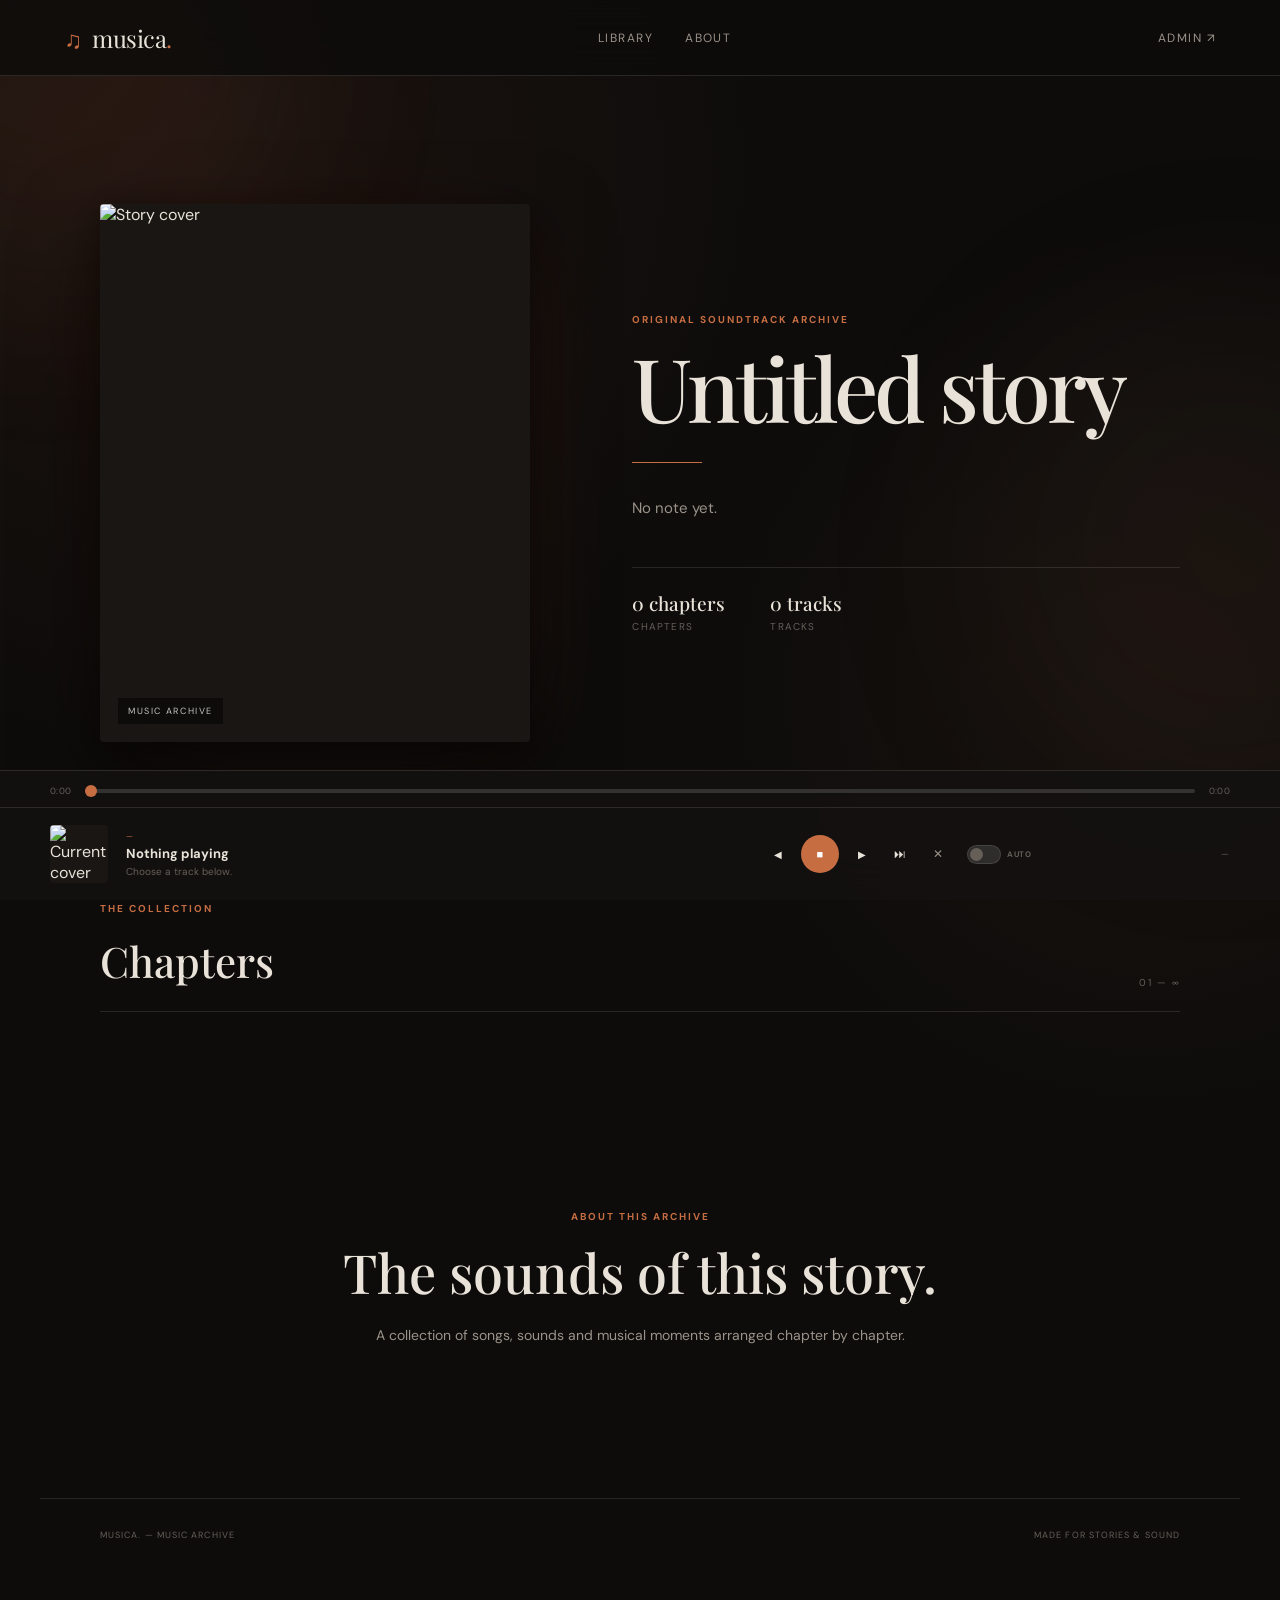
==== index.html @ cefe7846 "Initial Musica website" ====
<!DOCTYPE html>
<html lang="vi">
<head>
  <meta charset="UTF-8" />
  <meta name="viewport" content="width=device-width, initial-scale=1.0" />
  <title>Musica — Music Archive</title>
  <link rel="preconnect" href="https://fonts.googleapis.com" />
  <link rel="preconnect" href="https://fonts.gstatic.com" crossorigin />
  <link
    href="https://fonts.googleapis.com/css2?family=DM+Sans:wght@400;500;600;700&family=Playfair+Display:ital,wght@0,500;0,600;0,700;1,500&display=swap"
    rel="stylesheet"
  />
  <link rel="stylesheet" href="style.css" />
</head>
<body>

  <!-- Ambient -->
  <div class="ambient ambient-one"></div>
  <div class="ambient ambient-two"></div>

  <!-- Topbar -->
  <header class="topbar">
    <a href="index.html" class="brand">
      <span class="music-mark">♫</span>
      musica<span>.</span>
    </a>
    <nav class="nav-links">
      <a href="#library">Library</a>
      <a href="#about">About</a>
    </nav>
    <a href="admin.html" class="admin-link">Admin ↗</a>
  </header>

  <main>
    <!-- HERO -->
    <section class="hero">
      <div class="hero-cover-wrap">
        <div class="cover-shadow"></div>
        <img id="storyCover" class="hero-cover" src="" alt="Story cover" />
        <div class="cover-label">MUSIC ARCHIVE</div>
      </div>
      <div class="hero-info">
        <p class="eyebrow">ORIGINAL SOUNDTRACK ARCHIVE</p>
        <h1 id="storyTitle">Untitled story</h1>
        <div class="hero-line"></div>
        <p id="storyNote" class="story-note">No note yet.</p>
        <div class="hero-meta">
          <div>
            <strong id="chapterCount">0 chapters</strong>
            <span>chapters</span>
          </div>
          <div>
            <strong id="trackCount">0 tracks</strong>
            <span>tracks</span>
          </div>
        </div>
      </div>
    </section>

    <!-- LIBRARY -->
    <section id="library" class="library-section">
      <div class="section-heading">
        <div>
          <p class="eyebrow">THE COLLECTION</p>
          <h2>Chapters</h2>
        </div>
        <span class="section-index">01 — ∞</span>
      </div>
      <div id="chaptersList" class="chapters-list"></div>
      <div id="empty" class="empty-state" hidden>
        <div class="empty-icon">♫</div>
        <h3>Nothing here yet.</h3>
        <p>Add your first chapter from the admin page.</p>
      </div>
    </section>

    <!-- ABOUT -->
    <section id="about" class="about-section">
      <p class="eyebrow">ABOUT THIS ARCHIVE</p>
      <h2 id="aboutHeading">The sounds of this story.</h2>
      <p>A collection of songs, sounds and musical moments arranged chapter by chapter.</p>
    </section>
  </main>

  <!-- PLAYER -->
  <section class="player">

    <!-- ★ Progress bar: hiện đoạn nhạc đang chạy + kéo để tua -->
    <div class="player-progress">
      <span id="progCurrent">0:00</span>
      <input id="seekBar" type="range" min="0" max="1000" value="0" step="1" aria-label="Seek" />
      <span id="progDuration">0:00</span>
    </div>

    <div class="player-inner">
      <div class="player-art">
        <img id="playerCover" src="" alt="Current cover" />
      </div>
      <div class="player-info">
        <p id="playerChapter" class="player-chapter">—</p>
        <h3 id="nowTitle">Nothing playing</h3>
        <p id="nowArtist">Choose a track below.</p>
      </div>
      <div class="player-controls">
        <button id="prevTrack" class="player-btn" aria-label="Previous track">◀</button>
        <button id="clearPlayer" class="player-main-btn" aria-label="Stop">■</button>
        <button id="nextTrack" class="player-btn" aria-label="Next track">▶</button>
        <button id="nextChapter" class="player-btn chapter-jump-btn" aria-label="Next chapter" title="Chuyển sang chapter tiếp theo">⏭</button>
        <button id="exitPlayer" class="player-exit-btn" aria-label="Exit song" title="Thoát bài hát">✕</button>
        <label class="auto-switch" title="Tự động chuyển bài khi phát hết">
          <input id="autoNext" type="checkbox" />
          <span class="switch-track"><span class="switch-thumb"></span></span>
          <span class="switch-label">Auto</span>
        </label>
      </div>
      <div class="player-source">
        <span id="playerSource">—</span>
        <a id="sourceLink" href="#" target="_blank" rel="noopener" hidden>Source ↗</a>
      </div>
    </div>
    <!-- Normal audio -->
    <audio id="audio" controls></audio>
    <!-- YouTube mini player -->
    <div id="youtubePlayerWrap" class="youtube-player-wrap" hidden>
      <div id="youtubePlayer"></div>
    </div>
  </section>

  <footer>
    <span>musica. — music archive</span>
    <span>made for stories & sound</span>
  </footer>

  <script type="module" src="app.js"></script>
</body>
</html>
---- style.css ----
/* =========================================================
   MUSICA V2.4
   Editorial / Cinematic Music Archive
========================================================= */

:root {
  --bg: #0d0c0b;
  --bg-soft: #141210;
  --panel: #181614;
  --panel-light: #211e1a;

  --text: #e9e2d9;
  --muted: #9b9289;
  --muted-dark: #665f58;

  --accent: #c66d42;
  --accent-soft: #8f4930;

  --line: rgba(233, 226, 217, 0.12);

  --radius: 18px;

  --serif: "Playfair Display", Georgia, serif;
  --sans: "DM Sans", Arial, sans-serif;
}


/* =========================================================
   RESET
========================================================= */

* {
  box-sizing: border-box;
  margin: 0;
  padding: 0;
}

html {
  scroll-behavior: smooth;
}

body {
  min-height: 100vh;

  background:
    radial-gradient(
      circle at 15% 10%,
      rgba(143, 73, 48, 0.12),
      transparent 32%
    ),
    radial-gradient(
      circle at 90% 40%,
      rgba(198, 109, 66, 0.06),
      transparent 30%
    ),
    var(--bg);

  color: var(--text);
  font-family: var(--sans);

  padding-bottom: 150px;
}


/* =========================================================
   AMBIENT BACKGROUND
========================================================= */

.ambient {
  position: fixed;

  width: 500px;
  height: 500px;

  border-radius: 50%;

  pointer-events: none;

  filter: blur(100px);

  opacity: 0.08;

  z-index: -1;
}

.ambient-one {
  top: -200px;
  left: -200px;

  background: var(--accent);
}

.ambient-two {
  right: -200px;
  bottom: 100px;

  background: #6e4c39;
}


/* =========================================================
   TOPBAR
========================================================= */

.topbar {
  height: 76px;

  padding:
    0 clamp(22px, 5vw, 80px);

  display: flex;

  align-items: center;
  justify-content: space-between;

  border-bottom: 1px solid var(--line);

  position: sticky;
  top: 0;

  z-index: 50;

  background: rgba(13, 12, 11, 0.86);

  backdrop-filter: blur(18px);
}

.brand {
  color: var(--text);

  text-decoration: none;

  font-family: var(--serif);

  font-size: 24px;

  letter-spacing: -0.5px;
}

.brand > span:last-child {
  color: var(--accent);
}

.music-mark {
  display: inline-flex;

  margin-right: 5px;

  color: var(--accent);
}

.nav-links {
  display: flex;
  gap: 32px;
}

.nav-links a,
.admin-link {
  color: var(--muted);

  text-decoration: none;

  font-size: 12px;

  text-transform: uppercase;

  letter-spacing: 0.12em;

  transition: color 0.2s ease;
}

.nav-links a:hover,
.admin-link:hover {
  color: var(--text);
}


/* =========================================================
   HERO
========================================================= */

.hero {
  max-width: 1200px;

  margin: 0 auto;

  padding:
    clamp(60px, 10vw, 130px)
    clamp(22px, 5vw, 60px)
    90px;

  display: grid;

  grid-template-columns:
    minmax(260px, 430px)
    1fr;

  gap: clamp(50px, 8vw, 110px);

  align-items: center;
}

.hero-cover-wrap {
  position: relative;
}

.hero-cover {
  display: block;

  width: 100%;

  aspect-ratio: 4 / 5;

  object-fit: cover;

  background: #191613;

  border-radius: 4px;

  box-shadow:
    0 30px 80px rgba(0, 0, 0, 0.55),
    0 8px 30px rgba(0, 0, 0, 0.4);
}

.cover-shadow {
  position: absolute;

  width: 90%;
  height: 90%;

  left: 8%;
  top: 8%;

  background: var(--accent-soft);

  filter: blur(50px);

  opacity: 0.25;

  z-index: -1;
}

.cover-label {
  position: absolute;

  left: 18px;
  bottom: 18px;

  padding: 7px 10px;

  font-size: 9px;

  letter-spacing: 0.18em;

  color: rgba(255,255,255,0.75);

  background: rgba(0,0,0,0.45);

  backdrop-filter: blur(10px);
}

.hero-info {
  max-width: 650px;
}

.eyebrow {
  color: var(--accent);

  font-size: 10px;

  font-weight: 700;

  letter-spacing: 0.2em;

  text-transform: uppercase;

  margin-bottom: 18px;
}

.hero h1 {
  font-family: var(--serif);

  font-size: clamp(48px, 7vw, 88px);

  font-weight: 500;

  line-height: 0.98;

  letter-spacing: -0.045em;
}

.hero-line {
  width: 70px;
  height: 1px;

  background: var(--accent);

  margin: 32px 0;
}

.story-note {
  max-width: 520px;

  color: var(--muted);

  font-size: 15px;

  line-height: 1.8;
}

.hero-meta {
  display: flex;

  gap: 45px;

  margin-top: 45px;

  padding-top: 22px;

  border-top: 1px solid var(--line);
}

.hero-meta div {
  display: flex;

  flex-direction: column;

  gap: 4px;
}

.hero-meta strong {
  font-family: var(--serif);

  font-size: 19px;

  font-weight: 500;
}

.hero-meta span {
  color: var(--muted-dark);

  font-size: 10px;

  text-transform: uppercase;

  letter-spacing: 0.12em;
}


/* =========================================================
   LIBRARY
========================================================= */

.library-section {
  max-width: 1200px;

  margin: 0 auto;

  padding:
    70px
    clamp(22px, 5vw, 60px)
    120px;
}

.section-heading {
  display: flex;

  align-items: end;

  justify-content: space-between;

  border-bottom: 1px solid var(--line);

  padding-bottom: 22px;

  margin-bottom: 28px;
}

.section-heading h2 {
  font-family: var(--serif);

  font-size: 42px;

  font-weight: 500;
}

.section-index {
  color: var(--muted-dark);

  font-size: 10px;

  letter-spacing: 0.15em;
}


/* =========================================================
   CHAPTER CARD
========================================================= */

.chapters-list {
  display: flex;

  flex-direction: column;

  gap: 14px;
}

.chapter-card {
  display: grid;

  grid-template-columns: 150px 1fr;

  min-height: 190px;

  border: 1px solid var(--line);

  background:
    linear-gradient(
      120deg,
      rgba(255,255,255,0.025),
      transparent 50%
    ),
    var(--panel);

  transition:
    transform 0.25s ease,
    border-color 0.25s ease,
    background 0.25s ease;
}

.chapter-card:hover {
  transform: translateY(-3px);

  border-color:
    rgba(198, 109, 66, 0.35);

  background: var(--panel-light);
}

.chapter-cover {
  position: relative;

  min-height: 190px;

  display: flex;

  align-items: center;
  justify-content: center;

  overflow: hidden;

  background:
    radial-gradient(
      circle,
      rgba(198, 109, 66, 0.17),
      transparent 55%
    ),
    #171411;

  border-right: 1px solid var(--line);
}

.chapter-cover::before {
  content: "";

  position: absolute;

  width: 110px;
  height: 110px;

  border: 1px solid rgba(198, 109, 66, 0.25);

  border-radius: 50%;
}

.chapter-cover::after {
  content: "";

  position: absolute;

  width: 70px;
  height: 70px;

  border: 1px solid rgba(198, 109, 66, 0.18);

  border-radius: 50%;
}

.chapter-cover span {
  position: relative;

  z-index: 2;

  font-family: var(--serif);

  font-size: 42px;

  color: var(--accent);
}

.chapter-content {
  padding: 25px 30px;

  min-width: 0;
}

.chapter-title-row {
  display: flex;

  align-items: start;

  justify-content: space-between;

  gap: 20px;

  margin-bottom: 20px;
}

.chapter-title-row h3 {
  font-family: var(--serif);

  font-size: 25px;

  font-weight: 500;
}

.style-pill {
  flex-shrink: 0;

  border: 1px solid var(--line);

  border-radius: 100px;

  padding: 6px 10px;

  color: var(--muted);

  font-size: 9px;

  text-transform: uppercase;

  letter-spacing: 0.1em;
}


/* =========================================================
   TRACK
========================================================= */

.tracks {
  display: flex;

  flex-direction: column;
}

.track-row {
  min-height: 53px;

  display: grid;

  grid-template-columns: 34px 1fr 42px;

  align-items: center;

  gap: 10px;

  border-top: 1px solid rgba(233,226,217,0.07);

  transition: background 0.2s ease;
}

.track-row:hover {
  background: rgba(255,255,255,0.025);
}

.track-number {
  color: var(--muted-dark);

  font-size: 10px;
}

.track-row strong {
  display: block;

  font-size: 13px;

  font-weight: 600;
}

.track-row small {
  display: block;

  color: var(--muted-dark);

  font-size: 10px;

  margin-top: 3px;
}

.play-btn {
  width: 32px;
  height: 32px;

  border-radius: 50%;

  border: 1px solid var(--line);

  background: transparent;

  color: var(--text);

  cursor: pointer;

  transition:
    background 0.2s ease,
    border-color 0.2s ease,
    transform 0.2s ease;
}

.play-btn:hover {
  background: var(--accent);

  border-color: var(--accent);

  transform: scale(1.08);
}


/* =========================================================
   EMPTY
========================================================= */

.empty-state {
  padding: 90px 20px;

  text-align: center;

  border: 1px dashed var(--line);
}

.empty-icon {
  color: var(--accent);

  font-size: 35px;

  margin-bottom: 15px;
}

.empty-state h3 {
  font-family: var(--serif);

  font-size: 24px;

  font-weight: 500;
}

.empty-state p {
  margin-top: 8px;

  color: var(--muted);

  font-size: 13px;
}


/* =========================================================
   ABOUT
========================================================= */

.about-section {
  max-width: 760px;

  margin: 0 auto;

  padding:
    50px 25px 150px;

  text-align: center;
}

.about-section h2 {
  font-family: var(--serif);

  font-size: clamp(32px, 5vw, 54px);

  font-weight: 500;

  line-height: 1.15;

  margin-bottom: 20px;
}

.about-section > p:last-child {
  color: var(--muted);

  font-size: 14px;

  line-height: 1.8;
}


/* =========================================================
   PLAYER
========================================================= */

.player {
  position: fixed;

  left: 0;
  right: 0;
  bottom: 0;

  z-index: 100;

  border-top: 1px solid var(--line);

  background:
    rgba(20, 18, 16, 0.94);

  backdrop-filter: blur(20px);
}

.player-inner {
  min-height: 92px;

  padding:
    12px
    clamp(18px, 4vw, 50px);

  display: grid;

  grid-template-columns:
    58px
    minmax(180px, 1fr)
    auto
    minmax(100px, 180px);

  gap: 18px;

  align-items: center;
}

.player-art {
  width: 58px;
  height: 58px;

  overflow: hidden;

  border-radius: 4px;

  background: #191613;
}

.player-art img {
  width: 100%;
  height: 100%;

  object-fit: cover;
}

.player-info {
  min-width: 0;
}

.player-chapter {
  color: var(--accent);

  font-size: 8px;

  letter-spacing: 0.15em;

  text-transform: uppercase;

  margin-bottom: 4px;
}

.player-info h3 {
  overflow: hidden;

  text-overflow: ellipsis;

  white-space: nowrap;

  font-size: 13px;
}

.player-info p:last-child {
  color: var(--muted-dark);

  font-size: 10px;

  margin-top: 3px;
}

.player-controls {
  display: flex;

  align-items: center;

  gap: 8px;
}

.player-btn,
.player-main-btn {
  border: 0;

  cursor: pointer;

  display: grid;

  place-items: center;

  color: var(--text);
}

.player-btn {
  width: 30px;
  height: 30px;

  background: transparent;

  font-size: 10px;
}

.player-main-btn {
  width: 38px;
  height: 38px;

  border-radius: 50%;

  background: var(--accent);

  color: #fff;

  font-size: 11px;
}

.player-source {
  display: flex;

  align-items: center;

  justify-content: end;

  gap: 10px;

  color: var(--muted-dark);

  font-size: 9px;

  text-transform: uppercase;

  letter-spacing: 0.08em;
}

.player-source a {
  color: var(--muted);

  text-decoration: none;
}

.player-source a:hover {
  color: var(--accent);
}


/* =========================================================
   NORMAL AUDIO
========================================================= */

#audio {
  position: absolute;

  width: 1px;
  height: 1px;

  opacity: 0;

  pointer-events: none;
}


/* =========================================================
   YOUTUBE MINI PLAYER
========================================================= */

.youtube-player-wrap {
  position: fixed;

  right: 22px;
  bottom: 108px;

  width: 180px;
  height: 102px;

  overflow: hidden;

  border-radius: 10px;

  border: 1px solid var(--line);

  background: #000;

  box-shadow:
    0 12px 35px rgba(0, 0, 0, 0.45);

  z-index: 90;

  transition:
    opacity 0.2s ease,
    transform 0.2s ease;
}

.youtube-player-wrap[hidden] {
  display: none;
}

.youtube-player-wrap iframe {
  width: 100% !important;
  height: 100% !important;

  display: block;

  border: 0;
}


/* =========================================================
   FOOTER
========================================================= */

footer {
  max-width: 1200px;

  margin: 0 auto;

  padding:
    30px
    clamp(22px, 5vw, 60px);

  display: flex;

  justify-content: space-between;

  border-top: 1px solid var(--line);

  color: var(--muted-dark);

  font-size: 9px;

  text-transform: uppercase;

  letter-spacing: 0.12em;
}


/* =========================================================
   RESPONSIVE
========================================================= */

@media (max-width: 850px) {

  .hero {
    grid-template-columns: 280px 1fr;

    gap: 40px;
  }

  .hero h1 {
    font-size: 52px;
  }

  .player-inner {
    grid-template-columns:
      48px
      1fr
      auto;
  }

  .player-source {
    display: none;
  }

  .youtube-player-wrap {
    right: 15px;
    bottom: 105px;

    width: 160px;
    height: 90px;
  }
}


@media (max-width: 650px) {

  body {
    padding-bottom: 130px;
  }

  .topbar {
    height: 64px;
  }

  .nav-links {
    display: none;
  }

  .hero {
    display: block;

    padding-top: 50px;
  }

  .hero-cover-wrap {
    width: min(75vw, 340px);

    margin: 0 auto 45px;
  }

  .hero-info {
    text-align: center;
  }

  .hero-line {
    margin: 25px auto;
  }

  .hero h1 {
    font-size: 48px;
  }

  .hero-meta {
    justify-content: center;
  }

  .library-section {
    padding-top: 30px;
  }

  .chapter-card {
    grid-template-columns: 85px 1fr;
  }

  .chapter-cover {
    min-height: 150px;
  }

  .chapter-cover::before {
    width: 65px;
    height: 65px;
  }

  .chapter-cover::after {
    width: 42px;
    height: 42px;
  }

  .chapter-cover span {
    font-size: 25px;
  }

  .chapter-content {
    padding: 20px 15px;
  }

  .chapter-title-row {
    display: block;
  }

  .style-pill {
    display: inline-block;

    margin-top: 9px;
  }

  .track-row {
    grid-template-columns:
      25px
      1fr
      34px;
  }

  .player-inner {
    min-height: 82px;

    padding: 10px 14px;

    grid-template-columns:
      46px
      1fr
      auto;

    gap: 10px;
  }

  .player-art {
    width: 46px;
    height: 46px;
  }

  .player-main-btn {
    width: 34px;
    height: 34px;
  }

  .player-btn {
    width: 25px;
    height: 25px;
  }

  .youtube-player-wrap {
    right: 10px;
    bottom: 92px;

    width: 140px;
    height: 79px;

    border-radius: 8px;
  }

  footer {
    display: block;

    line-height: 2;
  }

  footer span {
    display: block;
  }
}


/* =========================================================
   PLAYER PROGRESS BAR (new)
   Hiện đoạn nhạc đang chạy + kéo để tua
========================================================= */

.player-progress {
  display: grid;

  grid-template-columns: auto 1fr auto;

  align-items: center;

  gap: 14px;

  padding: 14px clamp(18px, 4vw, 50px) 10px;

  border-bottom: 1px solid var(--line);

  color: var(--muted-dark);

  font-size: 9px;
  font-variant-numeric: tabular-nums;
  letter-spacing: .04em;
}

.player-progress input[type="range"] {
  -webkit-appearance: none;
  appearance: none;

  width: 100%;
  height: 4px;

  margin: 0;
  padding: 0;

  border: 0;
  border-radius: 100px;

  background:
    linear-gradient(
      to right,
      var(--accent) var(--progress, 0%),
      rgba(255,255,255,.14) var(--progress, 0%)
    );

  outline: none;
  cursor: pointer;
}

.player-progress input[type="range"]::-webkit-slider-thumb {
  -webkit-appearance: none;
  appearance: none;

  width: 12px;
  height: 12px;

  border: 0;
  border-radius: 50%;

  background: var(--accent);

  transition: transform .15s ease;
}

.player-progress input[type="range"]::-webkit-slider-thumb:hover {
  transform: scale(1.25);
}

.player-progress input[type="range"]::-moz-range-thumb {
  width: 12px;
  height: 12px;

  border: 0;
  border-radius: 50%;

  background: var(--accent);
}

.player-progress input[type="range"]::-moz-range-track {
  background: transparent;
}

@media (max-width: 650px) {

  .player-progress {
    padding: 10px 14px 6px;

    gap: 10px;
  }
}


/* =========================================================
   AUTO-NEXT SWITCH + EXIT BUTTON + CHAPTER JUMP
========================================================= */

.player-exit-btn {
  width: 30px;
  height: 30px;

  border: 0;
  border-radius: 50%;

  color: var(--muted);
  background: transparent;

  font-size: 12px;
  line-height: 1;

  transition: .2s;
}

.player-exit-btn:hover {
  color: #e98282;
  background: rgba(220, 100, 100, 0.12);
}

.auto-switch {
  display: inline-flex;
  align-items: center;
  gap: 6px;

  margin-left: 6px;

  cursor: pointer;
  user-select: none;
}

.auto-switch input {
  position: absolute;
  opacity: 0;
  pointer-events: none;
}

.switch-track {
  position: relative;

  display: block;

  width: 34px;
  height: 19px;

  border: 1px solid var(--line);
  border-radius: 100px;

  background: rgba(255, 255, 255, 0.12);

  transition: background .2s, border-color .2s;
}

.switch-thumb {
  position: absolute;
  top: 2px;
  left: 2px;

  width: 13px;
  height: 13px;

  border-radius: 50%;

  background: var(--muted-dark);

  transition: transform .18s ease, background .18s ease;
}

.auto-switch input:checked + .switch-track {
  background: var(--accent);
  border-color: var(--accent);
}

.auto-switch input:checked + .switch-track .switch-thumb {
  transform: translateX(15px);
  background: #fff;
}

.switch-label {
  color: var(--muted-dark);

  font-size: 8px;
  font-weight: 700;
  letter-spacing: .1em;
  text-transform: uppercase;
}

.chapter-jump-btn {
  font-size: 12px;
}

@media (max-width: 650px) {

  .player-inner {
    grid-template-columns: 46px minmax(0, 1fr) auto;
  }

  .switch-label {
    display: none;
  }

  .player-controls {
    flex-wrap: wrap;
    justify-content: flex-end;
    row-gap: 6px;
    max-width: 150px;
  }

  .player-exit-btn {
    width: 26px;
    height: 26px;
  }
}
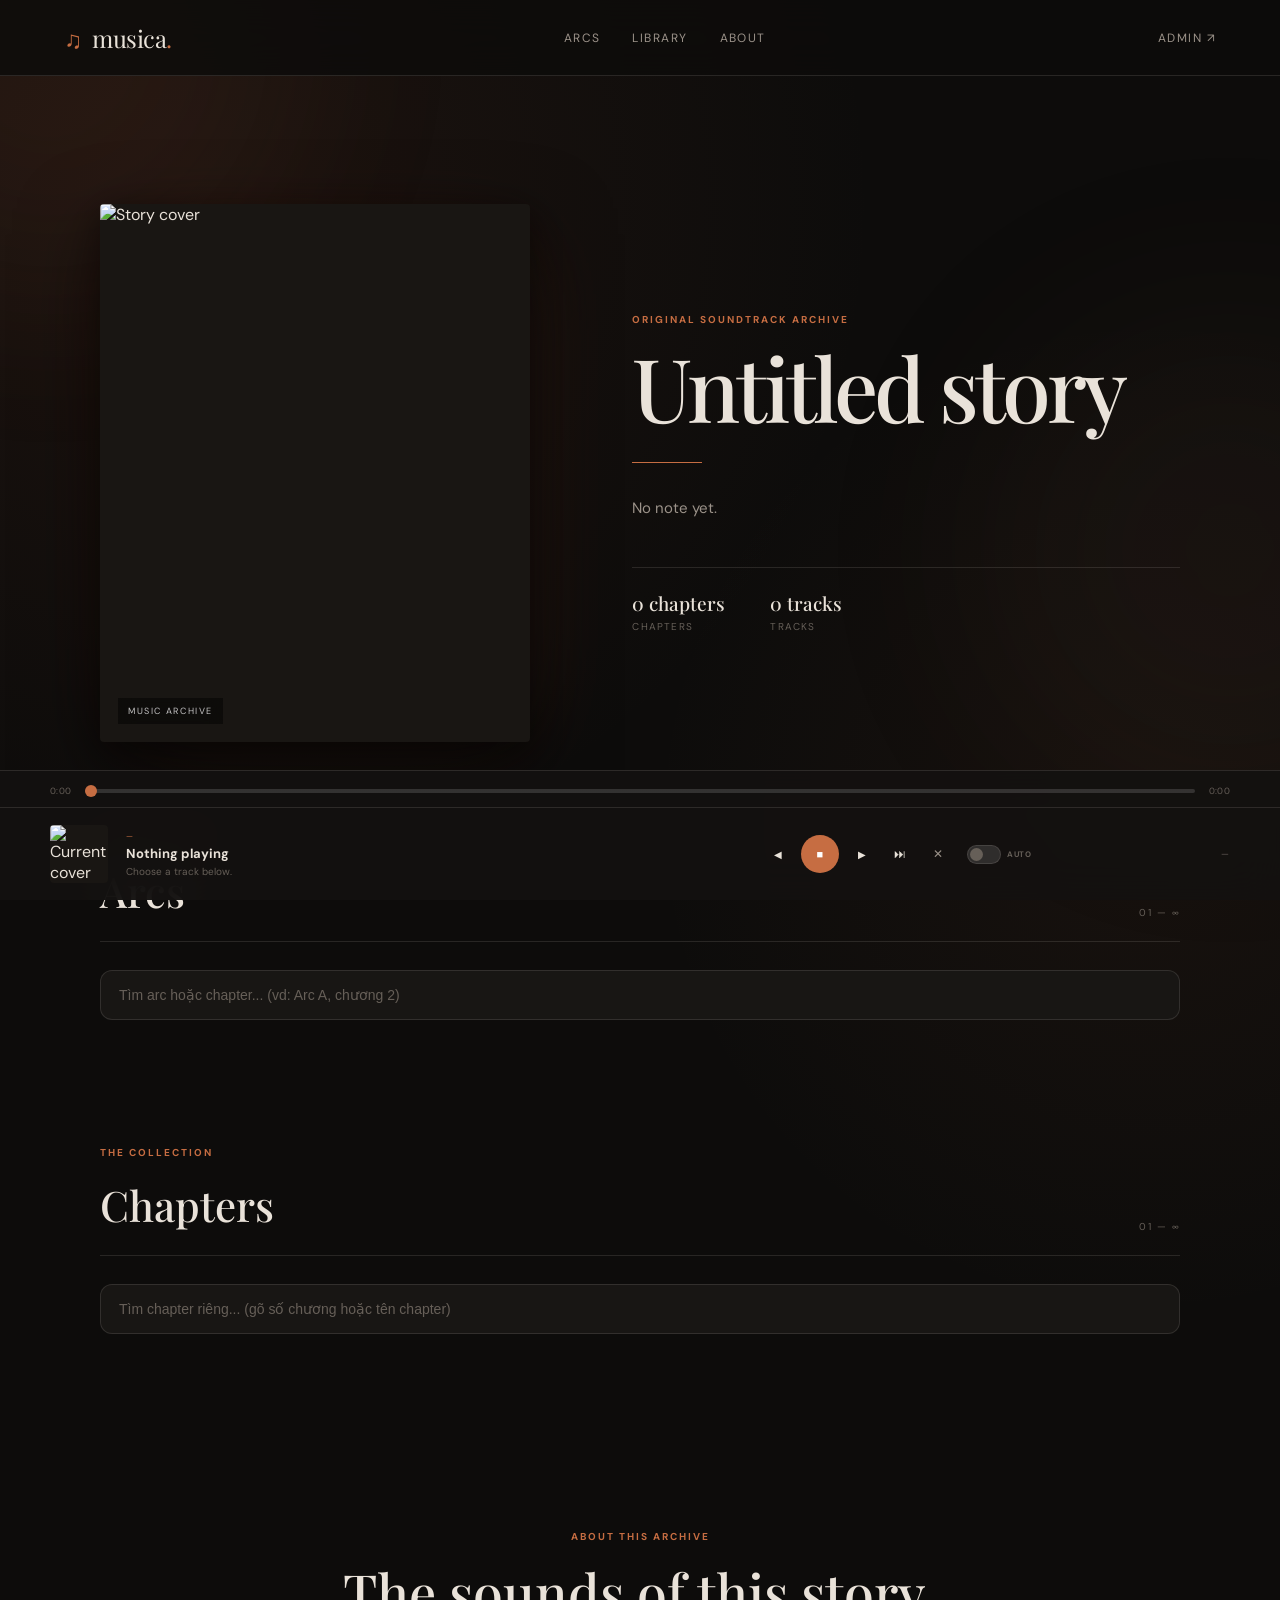
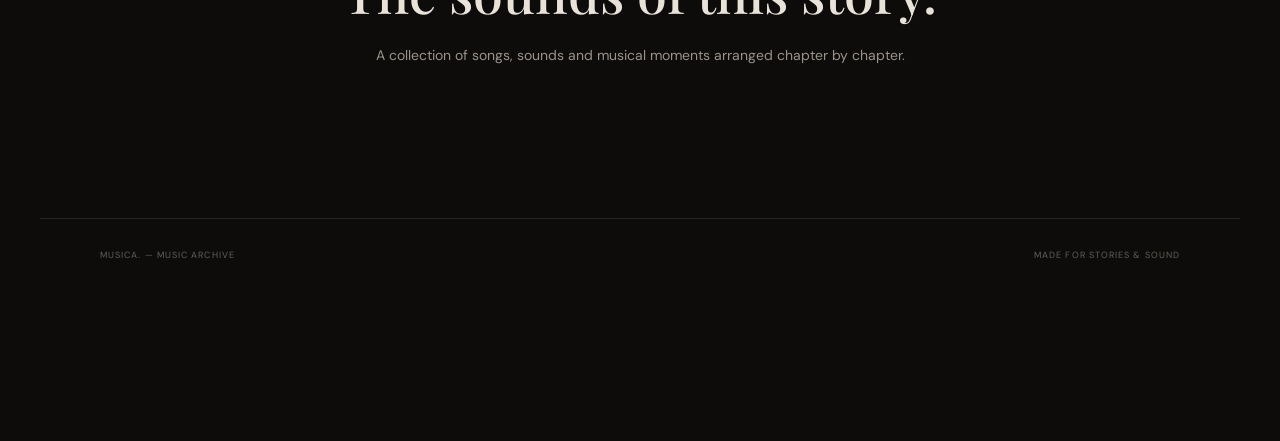
==== commit 61929db7: "Initial Musica website" ====
--- a/index.html
+++ b/index.html
@@ -25,6 +25,7 @@
       musica<span>.</span>
     </a>
     <nav class="nav-links">
+      <a href="#arcs">Arcs</a>
       <a href="#library">Library</a>
       <a href="#about">About</a>
     </nav>
@@ -57,6 +58,32 @@
       </div>
     </section>
 
+    <!-- ★ ARCS + TÌM KIẾM ARC -->
+    <section id="arcs" class="arcs-section">
+      <div class="section-heading">
+        <div>
+          <p class="eyebrow">WORLDS & ARCS</p>
+          <h2>Arcs</h2>
+        </div>
+        <span class="section-index">01 — ∞</span>
+      </div>
+
+      <div class="search-box">
+        <input
+          id="searchInput"
+          type="search"
+          placeholder="Tìm arc hoặc chapter... (vd: Arc A, chương 2)"
+          autocomplete="off"
+        />
+      </div>
+
+      <div id="arcsList" class="arcs-list"></div>
+
+      <p id="searchEmpty" class="search-hint" hidden>
+        Không tìm thấy arc nào phù hợp.
+      </p>
+    </section>
+
     <!-- LIBRARY -->
     <section id="library" class="library-section">
       <div class="section-heading">
@@ -66,6 +93,54 @@
         </div>
         <span class="section-index">01 — ∞</span>
       </div>
+
+      <!-- ★ TÌM KIẾM RIÊNG CHO TỪNG CHƯƠNG -->
+      <div class="search-box">
+        <input
+          id="chapterSearchInput"
+          type="search"
+          placeholder="Tìm chapter riêng... (gõ số chương hoặc tên chapter)"
+          autocomplete="off"
+        />
+      </div>
+
+      <p id="chapterSearchEmpty" class="search-hint" hidden>
+        Không tìm thấy chapter nào phù hợp.
+      </p>
+
+      <!-- NOW PLAYING — tỉ lệ 1:3: video (1) + dải sóng tua được (3) -->
+      <section id="nowPlaying" class="now-playing" hidden>
+        <div class="np-media">
+          <div id="npCover" class="np-cover" hidden>
+            <span class="np-glyph">♫</span>
+          </div>
+          <div id="youtubePlayerWrap" class="np-youtube" hidden>
+            <div id="youtubePlayer"></div>
+          </div>
+        </div>
+        <div class="np-side">
+          <p class="eyebrow">NOW PLAYING</p>
+          <p id="npTitle" class="np-title">—</p>
+          <p id="npArtist" class="np-artist">—</p>
+          <div
+            id="waveStrip"
+            class="wave-strip"
+            role="slider"
+            aria-label="Tua nhạc"
+            aria-valuemin="0"
+            aria-valuemax="100"
+            aria-valuenow="0"
+            tabindex="0"
+          >
+            <div id="waveBars" class="wave-bars"></div>
+          </div>
+          <div class="np-times">
+            <span id="npTime">0:00</span>
+            <span id="npDuration">0:00</span>
+          </div>
+        </div>
+      </section>
+
       <div id="chaptersList" class="chapters-list"></div>
       <div id="empty" class="empty-state" hidden>
         <div class="empty-icon">♫</div>
@@ -85,7 +160,6 @@
   <!-- PLAYER -->
   <section class="player">
 
-    <!-- ★ Progress bar: hiện đoạn nhạc đang chạy + kéo để tua -->
     <div class="player-progress">
       <span id="progCurrent">0:00</span>
       <input id="seekBar" type="range" min="0" max="1000" value="0" step="1" aria-label="Seek" />
@@ -118,12 +192,7 @@
         <a id="sourceLink" href="#" target="_blank" rel="noopener" hidden>Source ↗</a>
       </div>
     </div>
-    <!-- Normal audio -->
     <audio id="audio" controls></audio>
-    <!-- YouTube mini player -->
-    <div id="youtubePlayerWrap" class="youtube-player-wrap" hidden>
-      <div id="youtubePlayer"></div>
-    </div>
   </section>
 
   <footer>
--- a/style.css
+++ b/style.css
@@ -1,5 +1,5 @@
 /* =========================================================
-   MUSICA V2.4
+   MUSICA V2.7
    Editorial / Cinematic Music Archive
 ========================================================= */
 
@@ -61,6 +61,11 @@
   padding-bottom: 150px;
 }
 
+/* Safety net: thuộc tính hidden luôn thắng */
+[hidden] {
+  display: none !important;
+}
+
 
 /* =========================================================
    AMBIENT BACKGROUND
@@ -390,6 +395,176 @@
   font-size: 10px;
 
   letter-spacing: 0.15em;
+}
+
+
+/* =========================================================
+   NOW PLAYING — tỉ lệ 1 : 3
+   Bên trái (1): video / ảnh bìa
+   Bên phải (3): dải sóng âm thanh tua được
+========================================================= */
+
+.now-playing {
+  display: grid;
+
+  grid-template-columns: 1fr 3fr;
+
+  gap: 22px;
+
+  margin-bottom: 28px;
+
+  padding: 18px;
+
+  background: var(--panel);
+  border: 1px solid var(--line);
+  border-radius: var(--radius);
+}
+
+.np-media {
+  position: relative;
+
+  aspect-ratio: 16 / 9;
+
+  overflow: hidden;
+
+  border-radius: 12px;
+
+  border: 1px solid var(--line);
+
+  background: #000;
+
+  box-shadow:
+    0 18px 50px rgba(0, 0, 0, 0.45);
+}
+
+.np-cover {
+  position: absolute;
+  inset: 0;
+
+  display: grid;
+  place-items: center;
+
+  background-size: cover;
+  background-position: center;
+
+  transition: opacity .2s ease;
+}
+
+.np-glyph {
+  color: var(--accent);
+
+  font-family: var(--serif);
+  font-size: 44px;
+
+  text-shadow: 0 8px 30px rgba(0,0,0,.5);
+}
+
+.np-youtube {
+  position: absolute;
+  inset: 0;
+}
+
+.np-youtube iframe {
+  width: 100% !important;
+  height: 100% !important;
+
+  display: block;
+
+  border: 0;
+}
+
+.np-side {
+  display: flex;
+  flex-direction: column;
+  justify-content: center;
+
+  gap: 10px;
+
+  min-width: 0;
+}
+
+.np-side .eyebrow {
+  margin-bottom: 0;
+}
+
+.np-title {
+  overflow: hidden;
+
+  font-family: var(--serif);
+  font-size: 22px;
+  font-weight: 500;
+
+  text-overflow: ellipsis;
+  white-space: nowrap;
+}
+
+.np-artist {
+  color: var(--muted);
+
+  font-size: 11px;
+}
+
+/* Dải sóng âm thanh — bấm/kéo để tua */
+.wave-strip {
+  width: 100%;
+
+  height: 88px;
+
+  cursor: pointer;
+
+  touch-action: none;
+  user-select: none;
+
+  outline: none;
+
+  padding: 6px 0;
+}
+
+.wave-strip:focus-visible {
+  border-radius: 8px;
+
+  box-shadow:
+    0 0 0 2px rgba(198, 109, 66, .45);
+}
+
+.wave-bars {
+  display: flex;
+  align-items: center;
+
+  gap: 3px;
+
+  width: 100%;
+  height: 100%;
+}
+
+.wave-bars span {
+  flex: 1;
+
+  min-width: 1px;
+  min-height: 4px;
+
+  max-width: 5px;
+
+  border-radius: 3px;
+
+  background: rgba(255, 255, 255, 0.13);
+
+  transition: background .2s ease;
+}
+
+.wave-bars span.on {
+  background: var(--accent);
+}
+
+.np-times {
+  display: flex;
+  justify-content: space-between;
+
+  color: var(--muted-dark);
+
+  font-size: 9px;
+  font-variant-numeric: tabular-nums;
+  letter-spacing: .05em;
 }
 
 
@@ -881,51 +1056,6 @@
 
 
 /* =========================================================
-   YOUTUBE MINI PLAYER
-========================================================= */
-
-.youtube-player-wrap {
-  position: fixed;
-
-  right: 22px;
-  bottom: 108px;
-
-  width: 180px;
-  height: 102px;
-
-  overflow: hidden;
-
-  border-radius: 10px;
-
-  border: 1px solid var(--line);
-
-  background: #000;
-
-  box-shadow:
-    0 12px 35px rgba(0, 0, 0, 0.45);
-
-  z-index: 90;
-
-  transition:
-    opacity 0.2s ease,
-    transform 0.2s ease;
-}
-
-.youtube-player-wrap[hidden] {
-  display: none;
-}
-
-.youtube-player-wrap iframe {
-  width: 100% !important;
-  height: 100% !important;
-
-  display: block;
-
-  border: 0;
-}
-
-
-/* =========================================================
    FOOTER
 ========================================================= */
 
@@ -980,14 +1110,6 @@
   .player-source {
     display: none;
   }
-
-  .youtube-player-wrap {
-    right: 15px;
-    bottom: 105px;
-
-    width: 160px;
-    height: 90px;
-  }
 }
 
 
@@ -1035,6 +1157,27 @@
 
   .library-section {
     padding-top: 30px;
+  }
+
+  /* NOW PLAYING chuyển thành 1 cột trên mobile */
+  .now-playing {
+    grid-template-columns: 1fr;
+
+    gap: 16px;
+
+    padding: 14px;
+  }
+
+  .np-media {
+    max-width: 420px;
+  }
+
+  .np-title {
+    font-size: 18px;
+  }
+
+  .wave-strip {
+    height: 72px;
   }
 
   .chapter-card {
@@ -1108,16 +1251,6 @@
     height: 25px;
   }
 
-  .youtube-player-wrap {
-    right: 10px;
-    bottom: 92px;
-
-    width: 140px;
-    height: 79px;
-
-    border-radius: 8px;
-  }
-
   footer {
     display: block;
 
@@ -1131,8 +1264,7 @@
 
 
 /* =========================================================
-   PLAYER PROGRESS BAR (new)
-   Hiện đoạn nhạc đang chạy + kéo để tua
+   PLAYER PROGRESS BAR
 ========================================================= */
 
 .player-progress {
@@ -1339,4 +1471,331 @@
     width: 26px;
     height: 26px;
   }
+}
+/* =========================================================
+   STYLE.CSS — DÁN THÊM VÀO CUỐI FILE (không xóa gì cũ)
+   Arcs + tìm kiếm chapter/arc trên trang chủ
+========================================================= */
+
+/* ---------- Arcs section ---------- */
+
+.arcs-section {
+  max-width: 1200px;
+
+  margin: 0 auto;
+
+  padding:
+    0
+    clamp(22px, 5vw, 60px)
+    20px;
+}
+
+/* ---------- Search box ---------- */
+
+.search-box {
+  margin-bottom: 26px;
+}
+
+.search-box input {
+  width: 100%;
+  height: 50px;
+
+  padding: 0 18px;
+
+  color: var(--text);
+  background: var(--panel);
+
+  border: 1px solid var(--line);
+  border-radius: 12px;
+
+  font-size: 14px;
+
+  outline: none;
+
+  transition:
+    border-color .2s,
+    box-shadow .2s;
+}
+
+.search-box input::placeholder {
+  color: var(--muted-dark);
+}
+
+.search-box input:focus {
+  border-color: rgba(198, 109, 66, .5);
+
+  box-shadow:
+    0 0 0 3px rgba(198, 109, 66, .08);
+}
+
+.search-hint {
+  color: var(--muted-dark);
+
+  font-size: 12px;
+
+  text-align: center;
+
+  padding: 30px 10px;
+}
+
+/* ---------- Arc card ---------- */
+
+.arcs-list {
+  display: flex;
+  flex-direction: column;
+
+  gap: 12px;
+
+  margin-bottom: 10px;
+}
+
+.arc-card {
+  display: grid;
+
+  grid-template-columns: 84px 1fr auto;
+
+  align-items: center;
+
+  gap: 18px;
+
+  padding: 20px 24px;
+
+  border: 1px solid var(--line);
+  border-radius: var(--radius);
+
+  background:
+    linear-gradient(
+      120deg,
+      rgba(255,255,255,0.025),
+      transparent 50%
+    ),
+    var(--panel);
+
+  transition:
+    transform .25s ease,
+    border-color .25s ease;
+}
+
+.arc-card:hover {
+  transform: translateY(-2px);
+
+  border-color:
+    rgba(198, 109, 66, 0.35);
+}
+
+.arc-cover {
+  width: 84px;
+  height: 84px;
+
+  display: grid;
+  place-items: center;
+
+  border: 1px solid var(--line);
+  border-radius: 14px;
+
+  color: var(--accent);
+
+  background:
+    radial-gradient(
+      circle,
+      rgba(198, 109, 66, 0.18),
+      transparent 60%
+    ),
+    #171411;
+
+  font-family: var(--serif);
+  font-size: 30px;
+}
+
+.arc-info {
+  min-width: 0;
+}
+
+.arc-info .eyebrow {
+  margin-bottom: 6px;
+}
+
+.arc-info h3 {
+  font-family: var(--serif);
+  font-size: 24px;
+  font-weight: 500;
+
+  overflow: hidden;
+  text-overflow: ellipsis;
+  white-space: nowrap;
+}
+
+.arc-meta {
+  margin-top: 6px;
+
+  color: var(--muted-dark);
+
+  font-size: 11px;
+}
+
+/* Chips số chương */
+.arc-chips {
+  display: flex;
+  flex-wrap: wrap;
+
+  justify-content: flex-end;
+
+  gap: 6px;
+
+  max-width: 280px;
+}
+
+.arc-chip {
+  min-width: 32px;
+
+  padding: 5px 7px;
+
+  text-align: center;
+
+  border: 1px solid var(--line);
+  border-radius: 8px;
+
+  color: var(--muted);
+
+  font-size: 10px;
+  font-variant-numeric: tabular-nums;
+}
+
+.arc-chip.on {
+  color: var(--accent);
+  border-color: rgba(198, 109, 66, .4);
+}
+
+/* Nhãn arc nhỏ trên thẻ chapter trong Library */
+.arc-tag {
+  display: inline-block;
+
+  margin-left: 8px;
+  padding: 4px 8px;
+
+  border-radius: 6px;
+
+  color: var(--accent);
+  background: rgba(198, 109, 66, .12);
+
+  font-size: 9px;
+  font-weight: 600;
+  text-transform: uppercase;
+  letter-spacing: .06em;
+}
+
+/* ---------- Responsive ---------- */
+
+@media (max-width: 650px) {
+
+  .arc-card {
+    grid-template-columns: 60px 1fr;
+
+    padding: 16px;
+  }
+
+  .arc-cover {
+    width: 60px;
+    height: 60px;
+
+    font-size: 22px;
+  }
+
+  .arc-chips {
+    grid-column: 1 / -1;
+
+    justify-content: flex-start;
+  }
+
+}
+/* =========================================================
+   STYLE.CSS — DÁN THÊM VÀO CUỐI FILE (khối 2, không xóa gì)
+   Ô tìm kiếm chapter trong Library + nhãn số arc trên web
+========================================================= */
+
+/* Khoảng cách khi có 2 ô tìm kiếm (arcs + chapters) */
+.search-box + .search-box {
+  margin-top: -10px;
+}
+
+/* Nhãn số arc nhỏ trên thẻ chapter trong Library */
+.arc-num-tag {
+  display: inline-block;
+
+  margin-right: 8px;
+  padding: 3px 7px;
+
+  border: 1px solid rgba(198, 109, 66, .35);
+  border-radius: 6px;
+
+  color: var(--accent);
+
+  font-size: 9px;
+  font-weight: 700;
+  letter-spacing: .08em;
+}
+/* =========================================================
+   STYLE.CSS — DÁN THÊM VÀO CUỐI FILE (khối 3, không xóa gì)
+   Chip chương bấm phát được + vùng Arcs lướt trong khung
+========================================================= */
+
+/* ---------- Chip chương thành nút bấm ---------- */
+
+.arc-chip {
+  background: transparent;
+  cursor: pointer;
+  font-family: inherit;
+
+  transition:
+    color .15s ease,
+    border-color .15s ease,
+    background .15s ease,
+    transform .15s ease;
+}
+
+.arc-chip:hover {
+  color: var(--accent);
+  border-color: rgba(198, 109, 66, .55);
+  background: rgba(198, 109, 66, .1);
+}
+
+.arc-chip:active {
+  transform: scale(.94);
+}
+
+/* ---------- Vùng Arcs: giới hạn chiều cao + lướt ---------- */
+
+.arcs-list {
+  max-height: 430px;
+
+  overflow-y: auto;
+
+  padding-right: 10px;
+
+  scrollbar-width: thin;
+  scrollbar-color: rgba(198, 109, 66, .5) rgba(255, 255, 255, .06);
+}
+
+.arcs-list::-webkit-scrollbar {
+  width: 8px;
+}
+
+.arcs-list::-webkit-scrollbar-track {
+  background: rgba(255, 255, 255, .05);
+
+  border-radius: 100px;
+}
+
+.arcs-list::-webkit-scrollbar-thumb {
+  background: rgba(198, 109, 66, .45);
+
+  border-radius: 100px;
+}
+
+@media (max-width: 650px) {
+
+  .arcs-list {
+    max-height: 330px;
+  }
+
 }
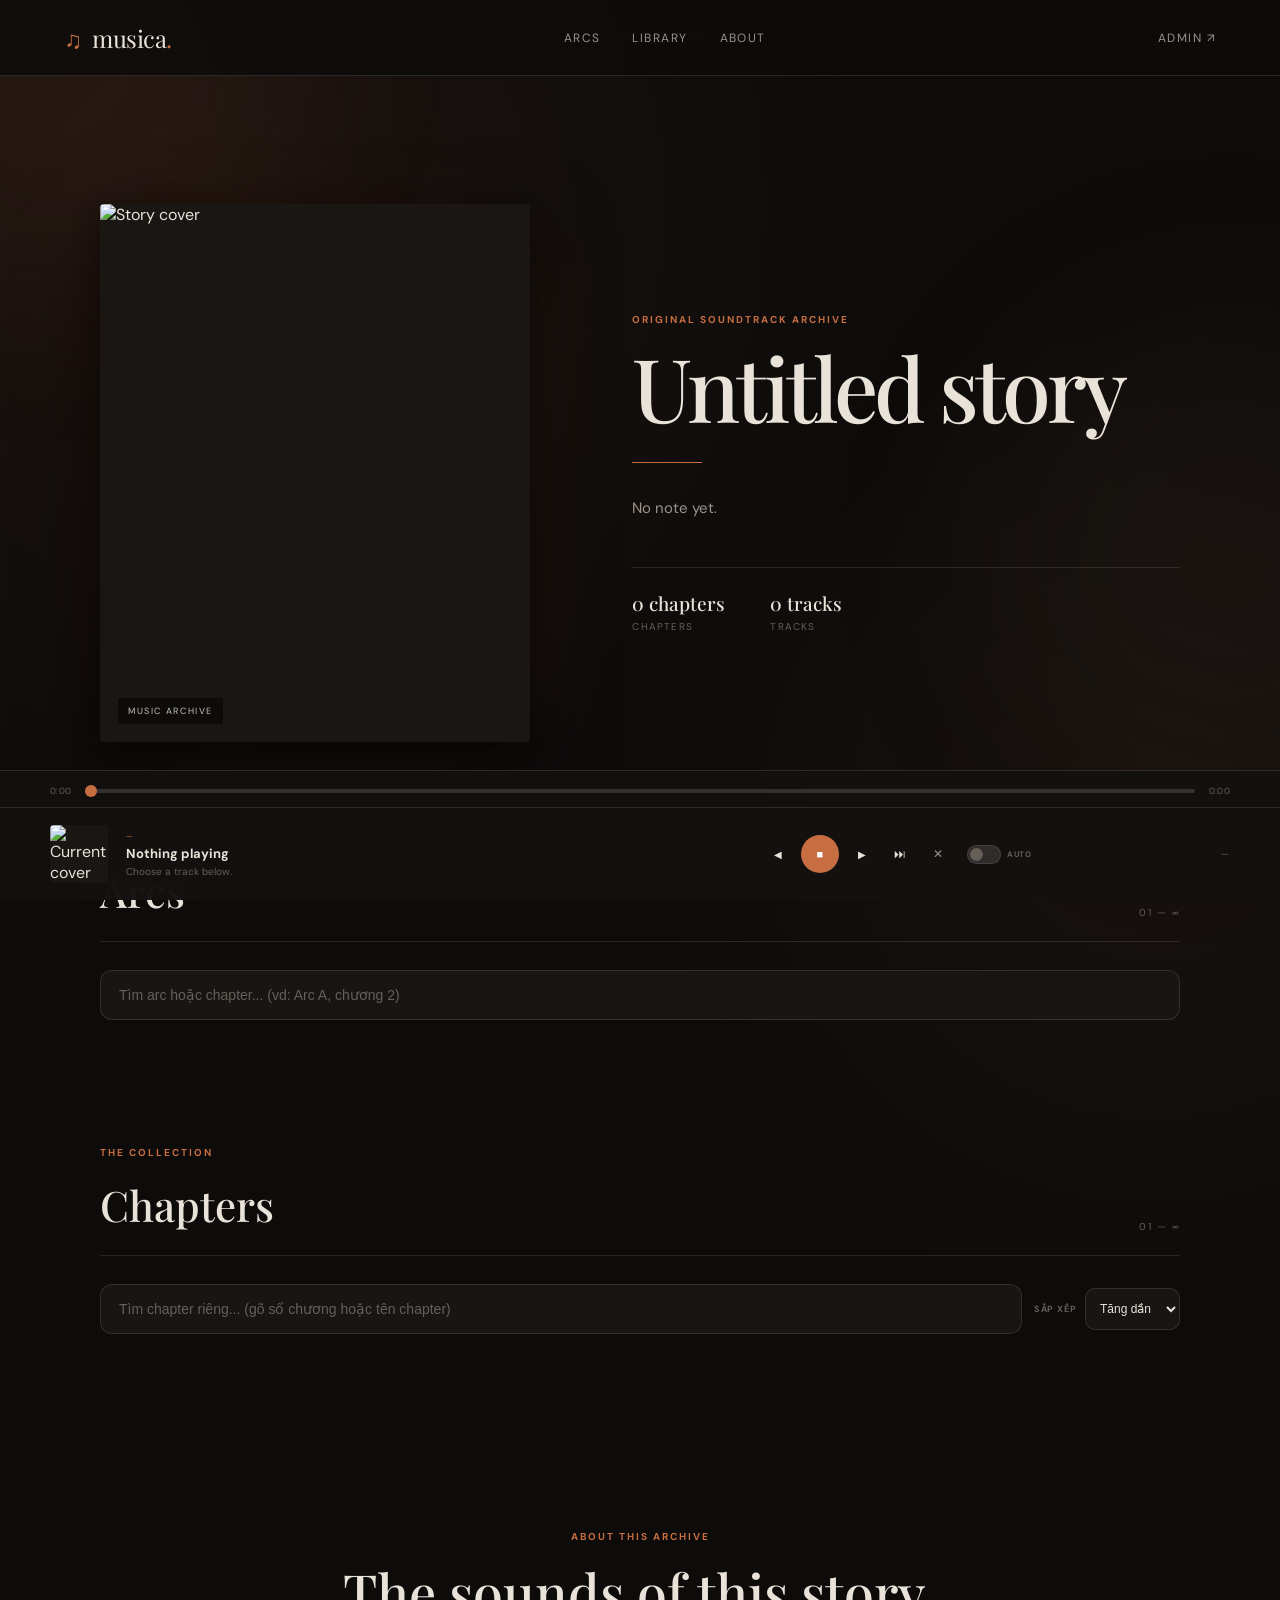
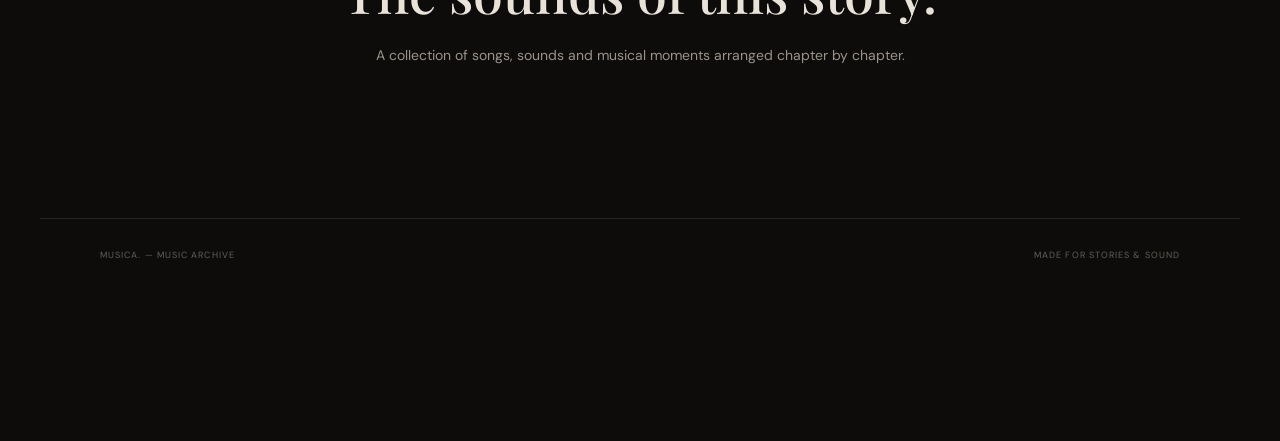
==== commit 01472b87: "Initial Musica website" ====
--- a/index.html
+++ b/index.html
@@ -58,7 +58,7 @@
       </div>
     </section>
 
-    <!-- ★ ARCS + TÌM KIẾM ARC -->
+    <!-- ARCS + TÌM KIẾM ARC -->
     <section id="arcs" class="arcs-section">
       <div class="section-heading">
         <div>
@@ -94,14 +94,23 @@
         <span class="section-index">01 — ∞</span>
       </div>
 
-      <!-- ★ TÌM KIẾM RIÊNG CHO TỪNG CHƯƠNG -->
-      <div class="search-box">
-        <input
-          id="chapterSearchInput"
-          type="search"
-          placeholder="Tìm chapter riêng... (gõ số chương hoặc tên chapter)"
-          autocomplete="off"
-        />
+      <!-- Thanh công cụ: tìm kiếm chapter + sắp xếp -->
+      <div class="chapter-toolbar">
+        <div class="search-box">
+          <input
+            id="chapterSearchInput"
+            type="search"
+            placeholder="Tìm chapter riêng... (gõ số chương hoặc tên chapter)"
+            autocomplete="off"
+          />
+        </div>
+        <label class="sort-control">
+          <span>Sắp xếp</span>
+          <select id="chapterSort">
+            <option value="asc">Tăng dần</option>
+            <option value="desc">Giảm dần</option>
+          </select>
+        </label>
       </div>
 
       <p id="chapterSearchEmpty" class="search-hint" hidden>
@@ -141,6 +150,7 @@
         </div>
       </section>
 
+      <!-- Vùng chapters: cuộn trong khung -->
       <div id="chaptersList" class="chapters-list"></div>
       <div id="empty" class="empty-state" hidden>
         <div class="empty-icon">♫</div>
--- a/style.css
+++ b/style.css
@@ -1798,4 +1798,112 @@
     max-height: 330px;
   }
 
+}
+/* =========================================================
+   STYLE.CSS — DÁN THÊM VÀO CUỐI FILE (khối 4, không xóa gì)
+   Thanh công cụ sắp xếp chapter + vùng Chapters cuộn trong khung
+========================================================= */
+
+.chapter-toolbar {
+  display: flex;
+  align-items: center;
+
+  gap: 12px;
+
+  margin-bottom: 26px;
+}
+
+.chapter-toolbar .search-box {
+  flex: 1;
+
+  margin-bottom: 0;
+}
+
+.chapter-toolbar .search-box + .search-box {
+  margin-top: 0;
+}
+
+.sort-control {
+  display: inline-flex;
+  align-items: center;
+
+  gap: 8px;
+
+  flex-shrink: 0;
+}
+
+.sort-control span {
+  color: var(--muted-dark);
+
+  font-size: 9px;
+  font-weight: 700;
+  text-transform: uppercase;
+  letter-spacing: .1em;
+}
+
+.sort-control select {
+  height: 42px;
+
+  padding: 0 10px;
+
+  color: var(--text);
+  background: var(--panel);
+
+  border: 1px solid var(--line);
+  border-radius: 10px;
+
+  font-size: 12px;
+
+  outline: none;
+
+  cursor: pointer;
+}
+
+.sort-control select:focus {
+  border-color: rgba(198, 109, 66, .5);
+}
+
+/* Vùng danh sách chapter: cuộn trong khung */
+.chapters-list {
+  max-height: 560px;
+
+  overflow-y: auto;
+
+  padding-right: 10px;
+
+  scrollbar-width: thin;
+  scrollbar-color: rgba(198, 109, 66, .5) rgba(255, 255, 255, .06);
+}
+
+.chapters-list::-webkit-scrollbar {
+  width: 8px;
+}
+
+.chapters-list::-webkit-scrollbar-track {
+  background: rgba(255, 255, 255, .05);
+
+  border-radius: 100px;
+}
+
+.chapters-list::-webkit-scrollbar-thumb {
+  background: rgba(198, 109, 66, .45);
+
+  border-radius: 100px;
+}
+
+@media (max-width: 650px) {
+
+  .chapter-toolbar {
+    flex-direction: column;
+    align-items: stretch;
+  }
+
+  .sort-control {
+    justify-content: flex-end;
+  }
+
+  .chapters-list {
+    max-height: 460px;
+  }
+
 }
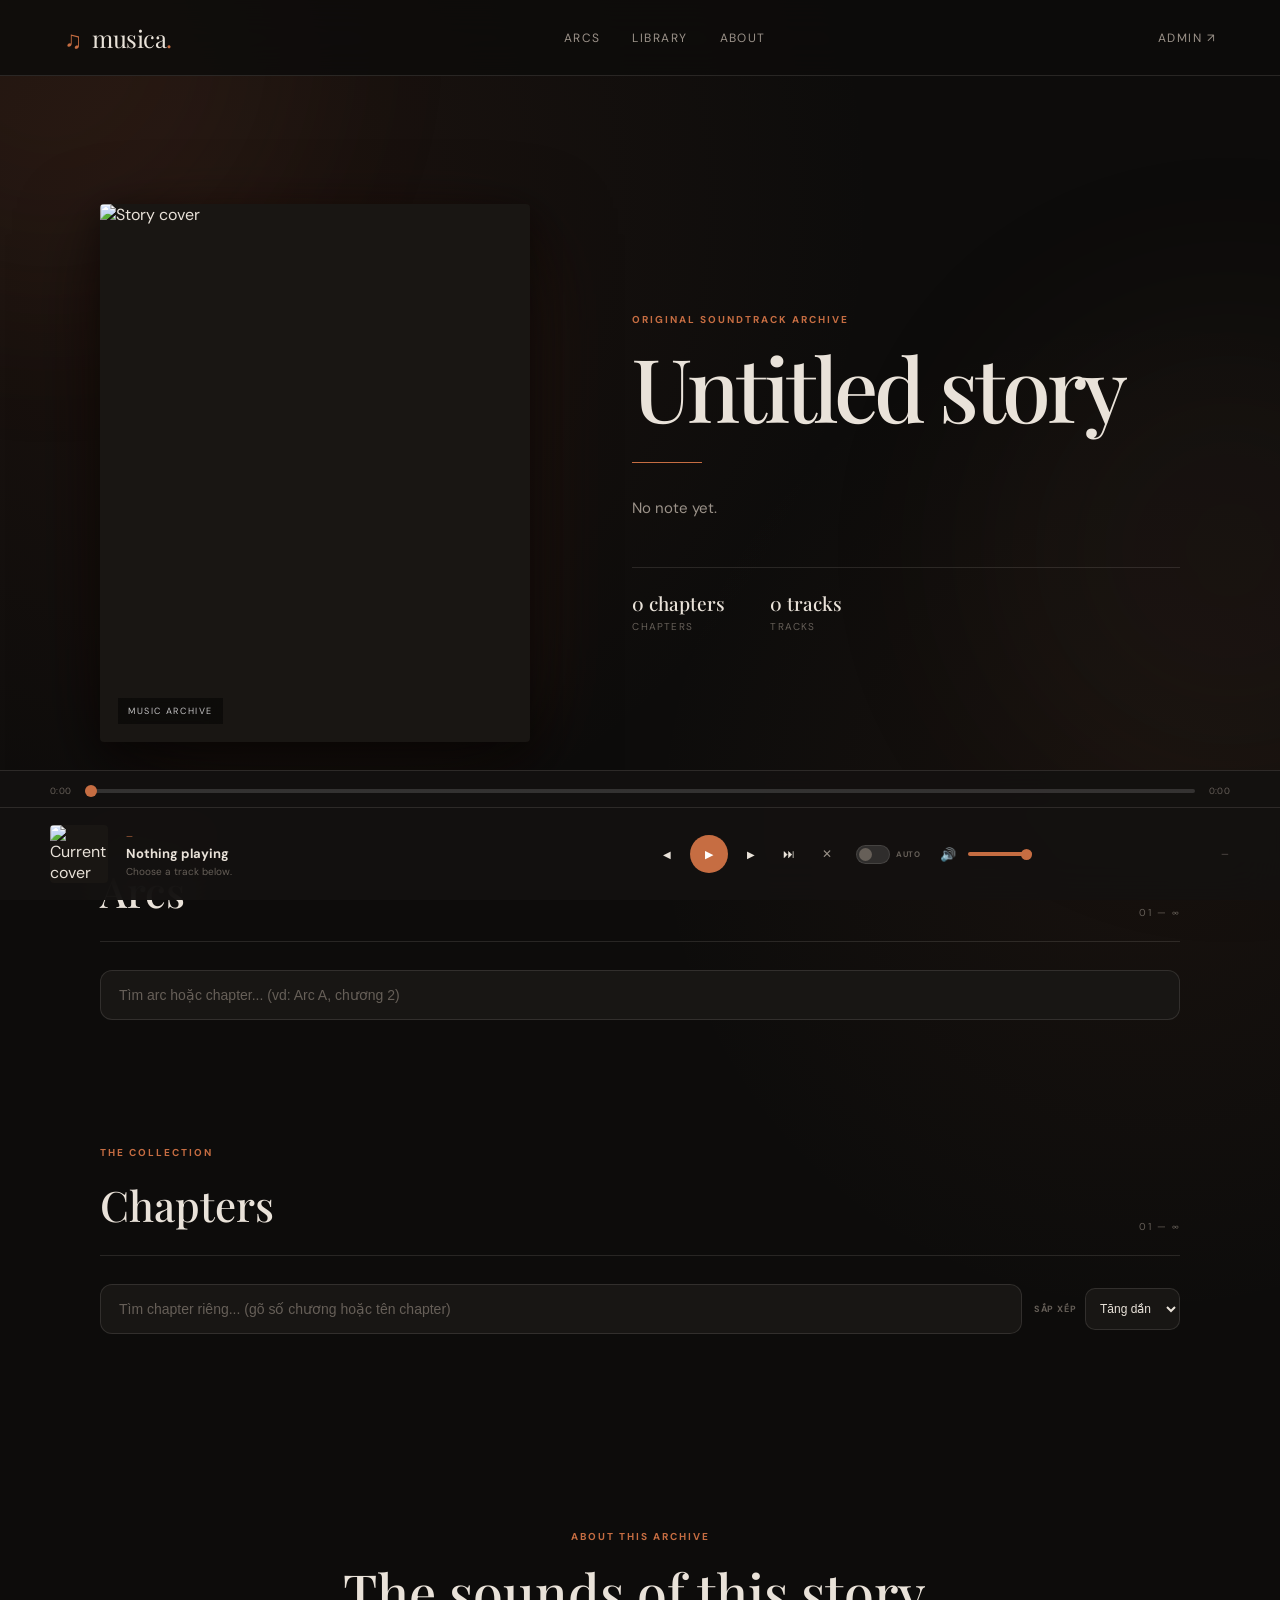
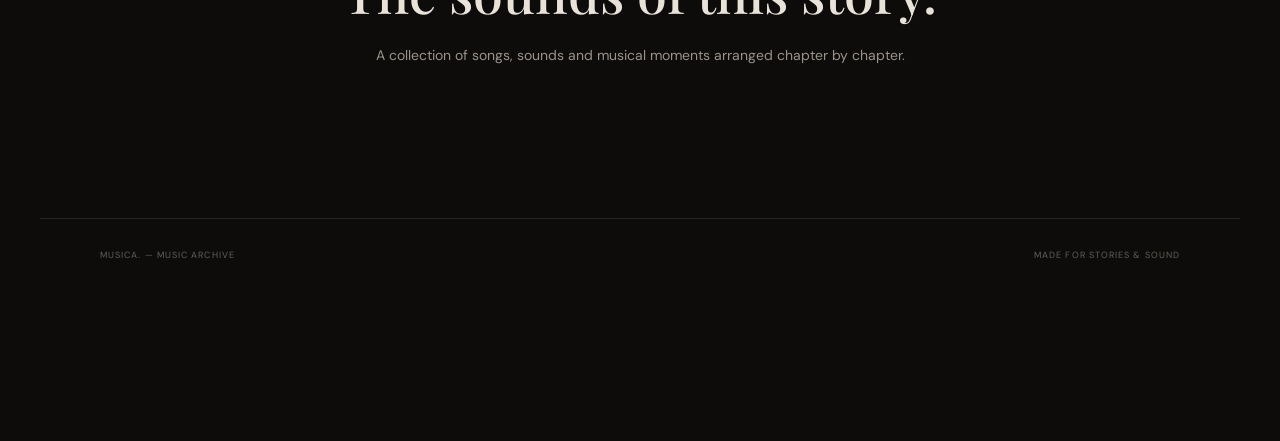
==== commit a580b3f4: "Initial Musica website" ====
--- a/index.html
+++ b/index.html
@@ -187,7 +187,7 @@
       </div>
       <div class="player-controls">
         <button id="prevTrack" class="player-btn" aria-label="Previous track">◀</button>
-        <button id="clearPlayer" class="player-main-btn" aria-label="Stop">■</button>
+        <button id="clearPlayer" class="player-main-btn" aria-label="Play/Pause">▶</button>
         <button id="nextTrack" class="player-btn" aria-label="Next track">▶</button>
         <button id="nextChapter" class="player-btn chapter-jump-btn" aria-label="Next chapter" title="Chuyển sang chapter tiếp theo">⏭</button>
         <button id="exitPlayer" class="player-exit-btn" aria-label="Exit song" title="Thoát bài hát">✕</button>
@@ -196,6 +196,10 @@
           <span class="switch-track"><span class="switch-thumb"></span></span>
           <span class="switch-label">Auto</span>
         </label>
+        <div class="volume-control" title="Volume">
+          <button id="muteBtn" class="player-btn" type="button" aria-label="Mute">🔊</button>
+          <input id="volumeSlider" type="range" min="0" max="100" value="100" aria-label="Volume" />
+        </div>
       </div>
       <div class="player-source">
         <span id="playerSource">—</span>
--- a/style.css
+++ b/style.css
@@ -1906,4 +1906,186 @@
     max-height: 460px;
   }
 
+}
+/* =========================================================
+   STYLE.CSS — DÁN THÊM VÀO CUỐI FILE (khối 5, không xóa gì)
+   Fix tràn viền trên điện thoại — Chapter card + track row
+========================================================= */
+
+/* 1. Card chapter không bao giờ rộng hơn khung chứa */
+.chapter-card {
+  min-width: 0;
+  max-width: 100%;
+  overflow: hidden;
+}
+
+/* 2. Cột nội dung bên phải được phép co theo màn hình */
+.chapter-content {
+  min-width: 0;
+}
+
+/* 3. Hàng tiêu đề: title dài → 1 dòng + dấu "…" thay vì đẩy vỡ */
+.chapter-title-row {
+  min-width: 0;
+}
+
+.chapter-title-row > div {
+  min-width: 0;
+  overflow: hidden;
+}
+
+.chapter-title-row h3 {
+  overflow: hidden;
+  text-overflow: ellipsis;
+  white-space: nowrap;
+}
+
+/* 4. Hàng track: cột giữa co được, tên bài / artist dài → cắt gọn */
+.track-row {
+  min-width: 0;
+}
+
+.track-row > div {
+  min-width: 0;
+  overflow: hidden;
+}
+
+.track-row strong,
+.track-row small {
+  overflow: hidden;
+  text-overflow: ellipsis;
+  white-space: nowrap;
+}
+
+/* 5. Lưới an toàn cuối cùng */
+.chapters-list,
+.tracks {
+  min-width: 0;
+  max-width: 100%;
+}
+/* =========================================================
+   STYLE.CSS — DÁN THÊM VÀO CUỐI FILE (khối 6, không xóa gì)
+   Chapter nở dài theo số bài hát — bỏ khung cuộn cố định
+========================================================= */
+
+/* Bỏ khung cuộn 560px: cả phần Chapter tự nở theo nội dung */
+.chapters-list {
+  max-height: none;
+  overflow: visible;
+
+  padding-right: 0;
+
+  scrollbar-width: unset;
+  scrollbar-color: unset;
+}
+
+.chapters-list::-webkit-scrollbar,
+.chapters-list::-webkit-scrollbar-track,
+.chapters-list::-webkit-scrollbar-thumb {
+  display: none;
+}
+
+/* Card cao đúng theo nội dung (số bài hát) */
+.chapter-card {
+  height: auto;       /* không ép chiều cao cố định */
+  min-height: 190px;  /* vẫn giữ chiều cao tối thiểu khi chưa có bài */
+}
+
+.chapter-content {
+  height: auto;
+}
+
+/* Cột ảnh bìa bên trái kéo dài theo đúng chiều cao card */
+.chapter-cover {
+  align-self: stretch;
+}
+
+/* Mobile: bỏ luôn giới hạn 460px */
+@media (max-width: 650px) {
+  .chapters-list {
+    max-height: none;
+  }
+}
+/* =========================================================
+   STYLE.CSS — DÁN THÊM VÀO CUỐI FILE (khối 7, không xóa gì)
+   Volume slider trong player
+========================================================= */
+
+.volume-control {
+  display: inline-flex;
+  align-items: center;
+  gap: 5px;
+
+  margin-left: 4px;
+}
+
+#muteBtn {
+  font-size: 13px;
+}
+
+.volume-control input[type="range"] {
+  -webkit-appearance: none;
+  appearance: none;
+
+  width: 64px;
+  height: 4px;
+
+  margin: 0;
+  padding: 0;
+
+  border: 0;
+  border-radius: 100px;
+
+  background:
+    linear-gradient(
+      to right,
+      var(--accent) var(--vol, 100%),
+      rgba(255,255,255,.14) var(--vol, 100%)
+    );
+
+  outline: none;
+  cursor: pointer;
+}
+
+.volume-control input[type="range"]::-webkit-slider-thumb {
+  -webkit-appearance: none;
+  appearance: none;
+
+  width: 11px;
+  height: 11px;
+
+  border: 0;
+  border-radius: 50%;
+
+  background: var(--accent);
+
+  transition: transform .15s ease;
+}
+
+.volume-control input[type="range"]::-webkit-slider-thumb:hover {
+  transform: scale(1.25);
+}
+
+.volume-control input[type="range"]::-moz-range-thumb {
+  width: 11px;
+  height: 11px;
+
+  border: 0;
+  border-radius: 50%;
+
+  background: var(--accent);
+}
+
+.volume-control input[type="range"]::-moz-range-track {
+  background: transparent;
+}
+
+@media (max-width: 650px) {
+  .player-controls {
+    max-width: 215px; /* nhường chỗ cho volume slider */
+  }
+
+  .volume-control input[type="range"] {
+    width: 48px;
+  }
 }
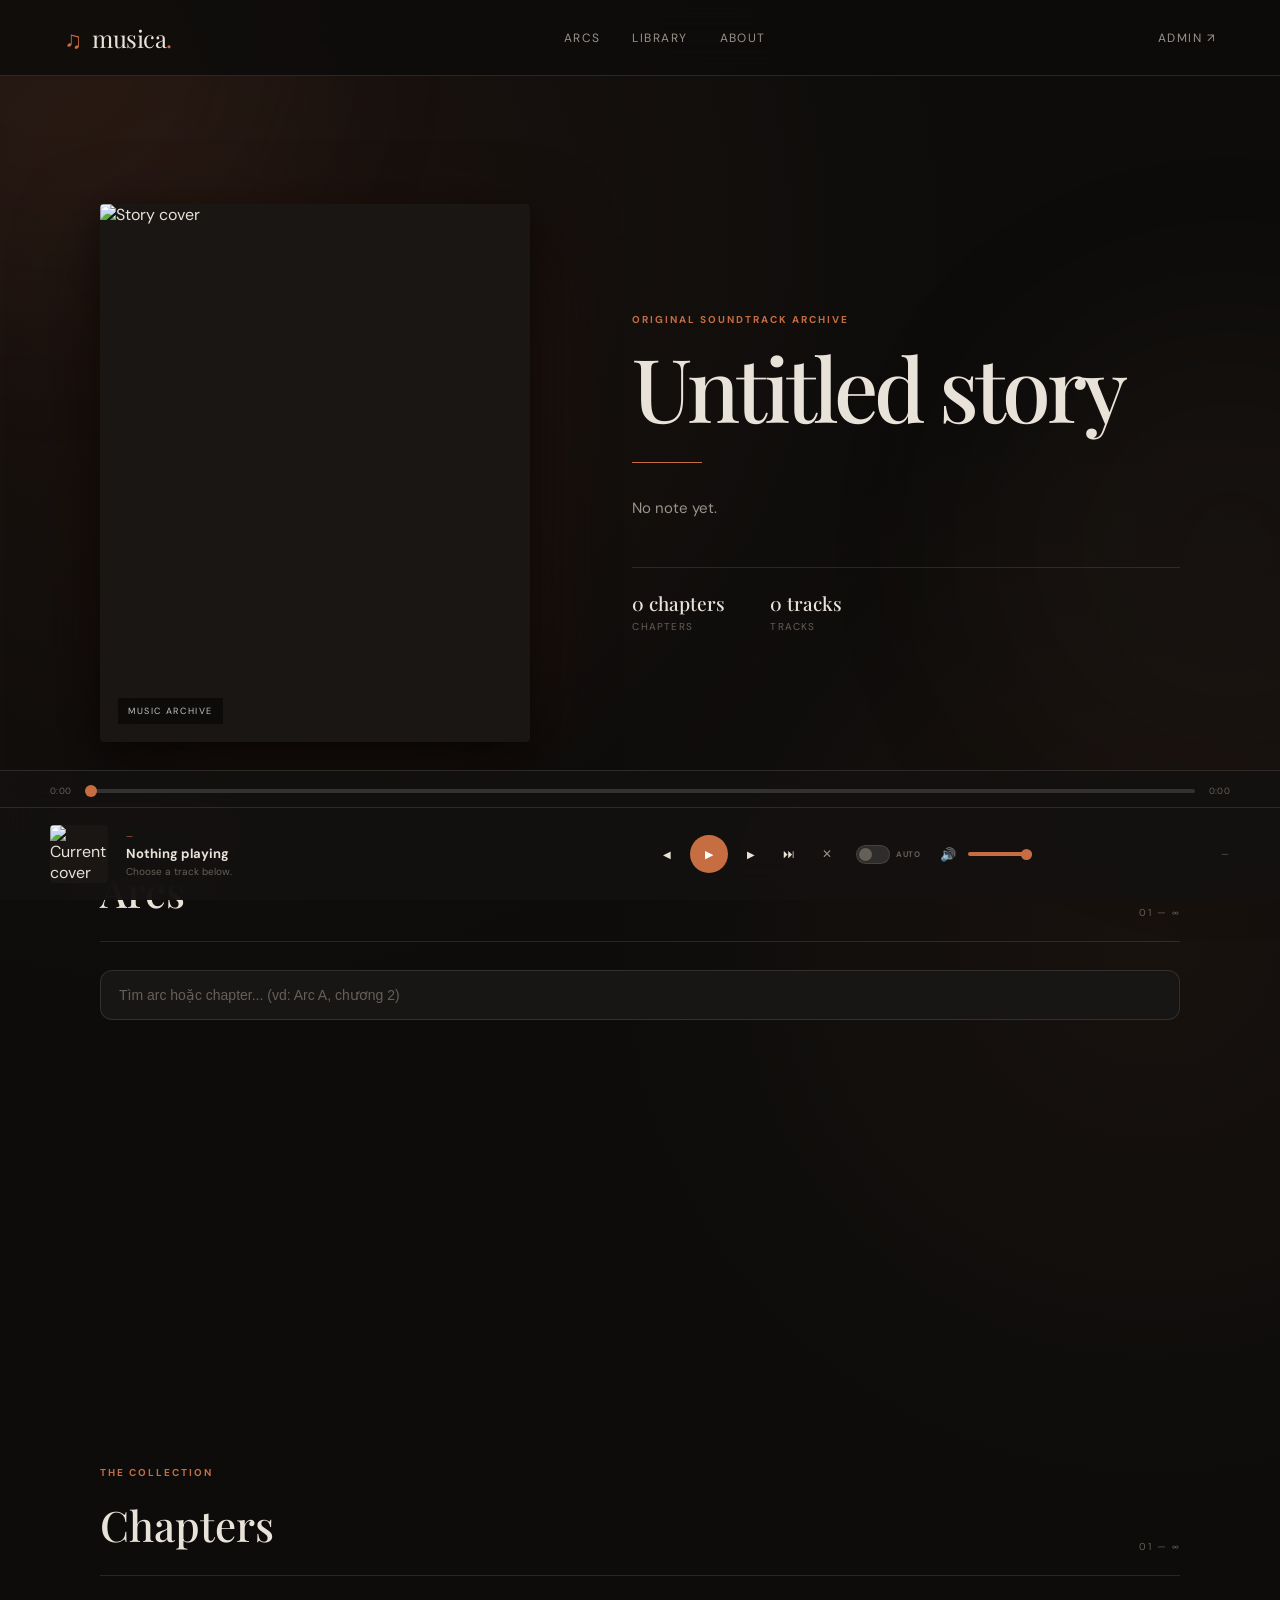
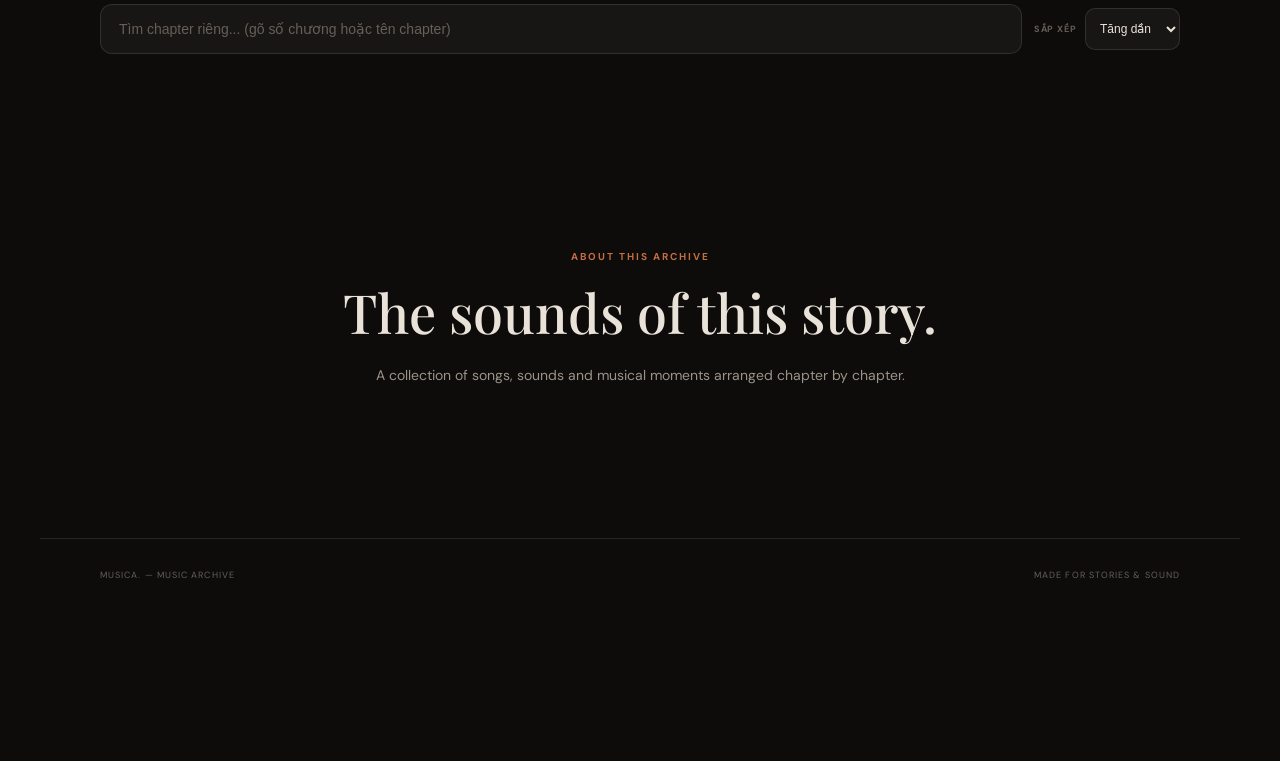
==== commit d51e1435: "in the darkside" ====
--- a/index.html
+++ b/index.html
@@ -170,6 +170,13 @@
   <!-- PLAYER -->
   <section class="player">
 
+    <!-- Thanh trạng thái phát theo ARC -->
+    <div id="arcModeBar" class="arc-mode-bar" hidden>
+      <span class="arc-mode-label">▶ Đang phát theo arc</span>
+      <span id="arcModeName" class="arc-mode-name">—</span>
+      <button id="cancelArcMode" class="arc-mode-cancel" type="button" title="Hủy phát theo arc, nghe như bình thường">✕ Hủy</button>
+    </div>
+
     <div class="player-progress">
       <span id="progCurrent">0:00</span>
       <input id="seekBar" type="range" min="0" max="1000" value="0" step="1" aria-label="Seek" />
--- a/style.css
+++ b/style.css
@@ -2088,4 +2088,1274 @@
   .volume-control input[type="range"] {
     width: 48px;
   }
+}
+/* =========================================================
+   STYLE.CSS — DÁN THÊM VÀO CUỐI FILE (khối 8, không xóa gì)
+   Khôi phục khung cuộn cho vùng Chapter trên trang nghe nhạc
+   (ghi đè khối 6 đã bỏ scroll)
+========================================================= */
+
+.chapters-list {
+  max-height: 560px;
+
+  overflow-y: auto;
+
+  padding-right: 10px;
+
+  scrollbar-width: thin;
+  scrollbar-color: rgba(198, 109, 66, .5) rgba(255, 255, 255, .06);
+}
+
+.chapters-list::-webkit-scrollbar {
+  width: 8px;
+}
+
+.chapters-list::-webkit-scrollbar-track {
+  background: rgba(255, 255, 255, .05);
+
+  border-radius: 100px;
+}
+
+.chapters-list::-webkit-scrollbar-thumb {
+  background: rgba(198, 109, 66, .45);
+
+  border-radius: 100px;
+}
+
+@media (max-width: 650px) {
+
+  .chapters-list {
+    max-height: 460px;
+  }
+
+}
+/* =========================================================
+   STYLE.CSS — DÁN THÊM VÀO CUỐI FILE (khối 9, không xóa gì)
+   Nút phát cả arc + thanh trạng thái arc mode + highlight
+========================================================= */
+
+/* Nút phát cả arc trên card arc */
+.arc-play-btn {
+  margin-top: 9px;
+  padding: 6px 13px;
+
+  border: 1px solid rgba(198, 109, 66, .4);
+  border-radius: 8px;
+
+  color: var(--accent);
+  background: transparent;
+
+  font-size: 10px;
+  font-weight: 700;
+  letter-spacing: .05em;
+
+  cursor: pointer;
+  transition: .2s;
+}
+
+.arc-play-btn:hover {
+  background: var(--accent);
+  color: #fff;
+  border-color: var(--accent);
+}
+
+/* Card arc đang phát được tô viền */
+.arc-card.active {
+  border-color: rgba(198, 109, 66, .6);
+
+  background:
+    linear-gradient(
+      120deg,
+      rgba(198, 109, 66, .08),
+      transparent 60%
+    ),
+    var(--panel);
+}
+
+/* Thanh trạng thái phát theo arc trên player */
+.arc-mode-bar {
+  display: flex;
+  align-items: center;
+
+  gap: 12px;
+
+  padding: 9px clamp(18px, 4vw, 50px);
+
+  border-bottom: 1px solid var(--line);
+
+  background: rgba(198, 109, 66, .08);
+}
+
+.arc-mode-label {
+  flex-shrink: 0;
+
+  color: var(--accent);
+
+  font-size: 9px;
+  font-weight: 700;
+  letter-spacing: .14em;
+  text-transform: uppercase;
+}
+
+.arc-mode-name {
+  overflow: hidden;
+  text-overflow: ellipsis;
+  white-space: nowrap;
+
+  color: var(--text);
+
+  font-family: var(--serif);
+  font-size: 13px;
+  font-weight: 500;
+}
+
+.arc-mode-cancel {
+  margin-left: auto;
+
+  flex-shrink: 0;
+
+  padding: 5px 11px;
+
+  border: 1px solid rgba(198, 109, 66, .4);
+  border-radius: 8px;
+
+  color: var(--accent);
+  background: transparent;
+
+  font-size: 10px;
+  font-weight: 600;
+
+  cursor: pointer;
+  transition: .2s;
+}
+
+.arc-mode-cancel:hover {
+  color: var(--text);
+  background: rgba(198, 109, 66, .14);
+}
+/* =========================================================
+   STYLE.CSS — DÁN THÊM VÀO CUỐI FILE (khối 10, không xóa gì)
+   Click cả card arc để phát + nút ✕ Hủy trên card đang phát
+========================================================= */
+
+.arc-card {
+  cursor: pointer;
+}
+
+.arc-card-actions {
+  display: flex;
+  align-items: center;
+
+  gap: 8px;
+
+  margin-top: 9px;
+}
+
+.arc-card-actions .arc-play-btn {
+  margin-top: 0;
+}
+
+.arc-card-cancel {
+  display: none;
+
+  padding: 6px 11px;
+
+  border: 1px solid rgba(233, 130, 130, .4);
+  border-radius: 8px;
+
+  color: #e98282;
+  background: transparent;
+
+  font-size: 10px;
+  font-weight: 700;
+  letter-spacing: .05em;
+
+  cursor: pointer;
+  transition: .2s;
+}
+
+.arc-card-cancel:hover {
+  color: #ff9d9d;
+  background: rgba(220, 100, 100, .12);
+}
+
+/* Chỉ hiện nút Hủy trên arc đang phát */
+.arc-card.active .arc-card-cancel {
+  display: inline-block;
+}
+/* =========================================================
+   STYLE.CSS — DÁN THÊM VÀO CUỐI FILE (khối 11, không xóa gì)
+   Arcs kiểu PLAYLIST SPOTIFY — grid card vuông
+========================================================= */
+
+/* Grid card vuông kiểu Spotify */
+.arcs-list {
+  display: grid;
+  grid-template-columns: repeat(auto-fill, minmax(200px, 1fr));
+
+  gap: 16px;
+
+  max-height: none;
+  overflow: visible;
+
+  padding-right: 0;
+}
+
+.arc-card {
+  display: block;
+
+  padding: 14px;
+
+  border: 1px solid var(--line);
+  border-radius: 14px;
+
+  background:
+    linear-gradient(
+      120deg,
+      rgba(255,255,255,0.025),
+      transparent 50%
+    ),
+    var(--panel);
+
+  cursor: pointer;
+
+  transition:
+    transform .2s ease,
+    border-color .2s ease,
+    background .2s ease;
+}
+
+.arc-card:hover {
+  transform: translateY(-3px);
+
+  border-color: rgba(198, 109, 66, .4);
+
+  background: var(--panel-light);
+}
+
+/* Card arc đang phát: viền cam + nền sáng nhẹ */
+.arc-card.active {
+  border-color: rgba(198, 109, 66, .65);
+
+  background:
+    linear-gradient(
+      120deg,
+      rgba(198, 109, 66, .09),
+      transparent 60%
+    ),
+    var(--panel);
+}
+
+/* Bìa vuông như ảnh playlist */
+.arc-cover {
+  position: relative;
+
+  width: 100%;
+  aspect-ratio: 1 / 1;
+
+  display: grid;
+  place-items: center;
+
+  border: 1px solid var(--line);
+  border-radius: 10px;
+
+  overflow: hidden;
+
+  color: var(--accent);
+
+  background:
+    radial-gradient(
+      circle,
+      rgba(198, 109, 66, .18),
+      transparent 60%
+    ),
+    #171411;
+}
+
+.arc-cover-glyph {
+  font-family: var(--serif);
+  font-size: 48px;
+  line-height: 1;
+}
+
+/* Nút play tròn kiểu Spotify, hover mới hiện */
+.arc-play-btn {
+  position: absolute;
+  right: 10px;
+  bottom: 10px;
+
+  width: 40px;
+  height: 40px;
+
+  display: grid;
+  place-items: center;
+
+  border: 0;
+  border-radius: 50%;
+
+  color: #fff;
+  background: var(--accent);
+
+  font-size: 13px;
+
+  box-shadow:
+    0 8px 24px rgba(0,0,0,.45);
+
+  opacity: 0;
+  transform: translateY(4px);
+
+  cursor: pointer;
+
+  transition:
+    opacity .18s ease,
+    transform .18s ease,
+    filter .18s ease;
+}
+
+.arc-card:hover .arc-play-btn,
+.arc-card.active .arc-play-btn {
+  opacity: 1;
+  transform: translateY(0);
+}
+
+.arc-play-btn:hover {
+  filter: brightness(1.12);
+}
+
+/* Nút ✕ Hủy trên góc bìa — chỉ hiện khi arc đang phát */
+.arc-card-cancel {
+  position: absolute;
+  top: 8px;
+  left: 8px;
+
+  width: 26px;
+  height: 26px;
+
+  display: grid;
+  place-items: center;
+
+  border: 0;
+  border-radius: 50%;
+
+  color: #e98282;
+  background: rgba(20, 16, 13, .72);
+
+  font-size: 12px;
+
+  opacity: 0;
+  transform: scale(.8);
+
+  cursor: pointer;
+
+  transition: .18s;
+}
+
+.arc-card.active .arc-card-cancel {
+  opacity: 1;
+  transform: scale(1);
+}
+
+.arc-card-cancel:hover {
+  color: #ff9d9d;
+  background: rgba(40, 30, 24, .9);
+}
+
+/* Thông tin arc: tên + meta, căn giữa kiểu Spotify */
+.arc-info {
+  padding: 12px 2px 2px;
+
+  text-align: center;
+}
+
+.arc-info .eyebrow {
+  margin-bottom: 4px;
+
+  font-size: 8px;
+  letter-spacing: .18em;
+}
+
+.arc-info h3 {
+  overflow: hidden;
+  text-overflow: ellipsis;
+  white-space: nowrap;
+
+  font-family: var(--serif);
+  font-size: 18px;
+  font-weight: 500;
+}
+
+.arc-meta {
+  margin-top: 4px;
+
+  color: var(--muted-dark);
+
+  font-size: 10px;
+}
+
+/* Chip chương — nằm dưới, dàn đều */
+.arc-chips {
+  display: flex;
+  flex-wrap: wrap;
+  justify-content: center;
+
+  gap: 5px;
+
+  max-width: 100%;
+
+  margin-top: 10px;
+  padding-top: 10px;
+
+  border-top: 1px solid rgba(255,255,255,.05);
+}
+
+.arc-chip {
+  min-width: 28px;
+
+  padding: 4px 6px;
+
+  text-align: center;
+
+  border: 1px solid var(--line);
+  border-radius: 7px;
+
+  color: var(--muted);
+  background: transparent;
+
+  font-size: 9px;
+  font-variant-numeric: tabular-nums;
+
+  cursor: pointer;
+
+  transition: .15s;
+}
+
+.arc-chip:hover {
+  color: var(--accent);
+  border-color: rgba(198, 109, 66, .55);
+  background: rgba(198, 109, 66, .1);
+}
+
+.arc-chip.on {
+  color: var(--accent);
+  border-color: rgba(198, 109, 66, .4);
+}
+
+/* Mobile: 2 cột thay vì 1 */
+@media (max-width: 650px) {
+  .arcs-list {
+    grid-template-columns: repeat(2, 1fr);
+
+    gap: 10px;
+  }
+
+  .arc-cover-glyph {
+    font-size: 34px;
+  }
+
+  .arc-play-btn {
+    width: 34px;
+    height: 34px;
+
+    font-size: 11px;
+  }
+}
+/* =========================================================
+   ARC HORIZONTAL SLIDER — added 2026-08-16
+   Các Arc nằm trên một hàng và kéo trái ↔ phải
+========================================================= */
+
+.arcs-list {
+  display: flex !important;
+  flex-direction: row !important;
+  flex-wrap: nowrap !important;
+  gap: 16px;
+
+  width: 100%;
+  max-width: 100%;
+  max-height: none !important;
+
+  overflow-x: auto !important;
+  overflow-y: hidden !important;
+
+  padding: 4px 4px 18px;
+  margin-bottom: 10px;
+
+  scroll-behavior: smooth;
+  scroll-snap-type: x proximity;
+  -webkit-overflow-scrolling: touch;
+  overscroll-behavior-x: contain;
+  touch-action: pan-x;
+
+  scrollbar-width: thin;
+  scrollbar-color: rgba(198, 109, 66, .55) rgba(255, 255, 255, .06);
+}
+
+.arcs-list .arc-card {
+  flex: 0 0 210px !important;
+  width: 210px;
+  min-width: 210px;
+  max-width: 210px;
+  scroll-snap-align: start;
+}
+
+/* Thanh trượt ngang Chrome / Edge / Safari */
+.arcs-list::-webkit-scrollbar {
+  width: auto;
+  height: 8px;
+}
+
+.arcs-list::-webkit-scrollbar-track {
+  background: rgba(255, 255, 255, .05);
+  border-radius: 100px;
+}
+
+.arcs-list::-webkit-scrollbar-thumb {
+  background: rgba(198, 109, 66, .5);
+  border-radius: 100px;
+}
+
+.arcs-list::-webkit-scrollbar-thumb:hover {
+  background: var(--accent);
+}
+
+@media (max-width: 650px) {
+  .arcs-list {
+    gap: 10px;
+    padding: 4px 4px 16px;
+  }
+
+  .arcs-list .arc-card {
+    flex: 0 0 175px !important;
+    width: 175px;
+    min-width: 175px;
+    max-width: 175px;
+  }
+}
+
+/* =========================================================
+   ARC FIX — THANH DÀI NGANG + CUỘN DỌC VỪA 3 ARC
+========================================================= */
+
+.arcs-list {
+  display: flex !important;
+  flex-direction: column !important;
+  flex-wrap: nowrap !important;
+  gap: 12px;
+
+  width: 100% !important;
+  max-width: 100% !important;
+
+  height: 320px !important;
+  max-height: 320px !important;
+  min-height: 0 !important;
+
+  margin-bottom: 10px;
+
+  overflow-y: auto !important;
+  overflow-x: hidden !important;
+
+  box-sizing: border-box;
+  padding: 0 10px 8px 0;
+
+  scrollbar-width: thin;
+  scrollbar-color: rgba(198,109,66,.6) rgba(255,255,255,.06);
+}
+
+.arcs-list::-webkit-scrollbar {
+  width: 7px;
+}
+
+.arcs-list::-webkit-scrollbar-track {
+  background: rgba(255,255,255,.05);
+  border-radius: 999px;
+}
+
+.arcs-list::-webkit-scrollbar-thumb {
+  background: rgba(198,109,66,.55);
+  border-radius: 999px;
+}
+
+.arcs-list::-webkit-scrollbar-thumb:hover {
+  background: var(--accent);
+}
+
+/* ---------- ARC CARD: FULL WIDTH ---------- */
+
+.arcs-list .arc-card {
+  display: grid !important;
+
+  grid-template-columns:
+    72px
+    minmax(0, 1fr)
+    minmax(180px, 300px);
+
+  align-items: center;
+  align-self: stretch !important;
+
+  flex: 0 0 94px;
+
+  width: 100% !important;
+  max-width: none !important;
+  min-width: 0 !important;
+
+  height: 94px !important;
+  min-height: 94px !important;
+
+  box-sizing: border-box;
+  gap: 16px;
+  margin: 0;
+  padding: 12px 16px;
+
+  border: 1px solid var(--line);
+  border-radius: 14px;
+
+  background:
+    linear-gradient(120deg, rgba(255,255,255,.025), transparent 50%),
+    var(--panel);
+
+  cursor: pointer;
+  overflow: hidden;
+
+  transition:
+    transform .2s ease,
+    border-color .2s ease,
+    background .2s ease;
+}
+
+.arcs-list .arc-card:hover {
+  transform: translateY(-1px);
+  border-color: rgba(198,109,66,.4);
+  background: var(--panel-light);
+}
+
+.arcs-list .arc-card.active {
+  border-color: rgba(198,109,66,.65);
+  background:
+    linear-gradient(120deg, rgba(198,109,66,.09), transparent 60%),
+    var(--panel);
+}
+
+/* ---------- COVER ---------- */
+
+.arcs-list .arc-cover {
+  position: relative;
+
+  width: 58px !important;
+  height: 58px !important;
+  min-width: 58px;
+
+  display: grid;
+  place-items: center;
+
+  box-sizing: border-box;
+
+  border: 1px solid var(--line);
+  border-radius: 10px;
+
+  overflow: hidden;
+  color: var(--accent);
+
+  background:
+    radial-gradient(circle, rgba(198,109,66,.18), transparent 60%),
+    #171411;
+}
+
+.arcs-list .arc-cover-glyph {
+  font-family: var(--serif);
+  font-size: 28px;
+  line-height: 1;
+}
+
+/* ---------- PLAY ---------- */
+
+.arcs-list .arc-play-btn {
+  position: absolute !important;
+
+  right: 6px !important;
+  bottom: 6px !important;
+
+  width: 28px !important;
+  height: 28px !important;
+
+  display: grid !important;
+  place-items: center;
+
+  margin: 0 !important;
+  padding: 0 !important;
+
+  border: 1px solid rgba(198,109,66,.45);
+  border-radius: 8px;
+
+  color: var(--accent);
+  background: rgba(20,16,13,.82);
+
+  font-size: 10px;
+
+  opacity: 1 !important;
+  transform: none !important;
+
+  box-shadow: none;
+  cursor: pointer;
+}
+
+.arcs-list .arc-play-btn:hover {
+  color: #fff;
+  background: var(--accent);
+  border-color: var(--accent);
+}
+
+/* ---------- INFO ---------- */
+
+.arcs-list .arc-info {
+  min-width: 0;
+  padding: 0;
+  overflow: hidden;
+}
+
+.arcs-list .arc-info .eyebrow {
+  margin-bottom: 3px;
+  color: var(--accent);
+  font-size: 8px;
+  font-weight: 700;
+  letter-spacing: .16em;
+  text-transform: uppercase;
+}
+
+.arcs-list .arc-info h3 {
+  overflow: hidden;
+  text-overflow: ellipsis;
+  white-space: nowrap;
+
+  margin: 0;
+
+  font-family: var(--serif);
+  font-size: 20px;
+  font-weight: 500;
+}
+
+.arcs-list .arc-meta {
+  margin-top: 4px;
+  color: var(--muted-dark);
+  font-size: 10px;
+}
+
+/* ---------- CHAPTER CHIPS ---------- */
+
+.arcs-list .arc-chips {
+  display: flex;
+  flex-wrap: wrap;
+  justify-content: flex-end;
+  align-items: center;
+
+  gap: 5px;
+
+  width: 100%;
+  max-width: 300px;
+
+  margin: 0;
+  padding: 0;
+  border: 0;
+}
+
+.arcs-list .arc-chip {
+  min-width: 28px;
+  padding: 4px 6px;
+
+  text-align: center;
+
+  border: 1px solid var(--line);
+  border-radius: 7px;
+
+  color: var(--muted);
+  background: transparent;
+
+  font-size: 9px;
+  font-variant-numeric: tabular-nums;
+
+  cursor: pointer;
+}
+
+.arcs-list .arc-chip:hover {
+  color: var(--accent);
+  border-color: rgba(198,109,66,.55);
+  background: rgba(198,109,66,.1);
+}
+
+.arcs-list .arc-chip.on {
+  color: var(--accent);
+  border-color: rgba(198,109,66,.4);
+}
+
+/* ---------- CANCEL ---------- */
+
+.arcs-list .arc-card-cancel {
+  position: absolute !important;
+
+  top: 6px !important;
+  left: 6px !important;
+
+  width: 24px !important;
+  height: 24px !important;
+
+  display: none;
+  place-items: center;
+
+  padding: 0;
+
+  border: 0;
+  border-radius: 50%;
+
+  color: #e98282;
+  background: rgba(20,16,13,.78);
+
+  font-size: 11px;
+}
+
+.arcs-list .arc-card.active .arc-card-cancel {
+  display: grid !important;
+}
+
+/* ---------- TABLET ---------- */
+
+@media (max-width: 850px) {
+  .arcs-list {
+    height: 315px !important;
+    max-height: 315px !important;
+  }
+
+  .arcs-list .arc-card {
+    grid-template-columns:
+      62px
+      minmax(0, 1fr)
+      minmax(130px, 240px);
+
+    flex-basis: 90px;
+    height: 90px !important;
+    min-height: 90px !important;
+
+    gap: 12px;
+    padding: 10px 12px;
+  }
+
+  .arcs-list .arc-cover {
+    width: 54px !important;
+    height: 54px !important;
+    min-width: 54px;
+  }
+
+  .arcs-list .arc-info h3 {
+    font-size: 18px;
+  }
+
+  .arcs-list .arc-chips {
+    max-width: 240px;
+  }
+}
+
+/* ---------- MOBILE ---------- */
+
+@media (max-width: 650px) {
+  .arcs-list {
+    height: 285px !important;
+    max-height: 285px !important;
+    padding-right: 8px;
+  }
+
+  .arcs-list .arc-card {
+    grid-template-columns:
+      52px
+      minmax(0, 1fr);
+
+    flex-basis: 82px;
+    height: 82px !important;
+    min-height: 82px !important;
+
+    gap: 10px;
+    padding: 9px 10px;
+  }
+
+  .arcs-list .arc-cover {
+    width: 46px !important;
+    height: 46px !important;
+    min-width: 46px;
+  }
+
+  .arcs-list .arc-cover-glyph {
+    font-size: 22px;
+  }
+
+  .arcs-list .arc-info h3 {
+    font-size: 16px;
+  }
+
+  .arcs-list .arc-meta {
+    font-size: 9px;
+  }
+
+  .arcs-list .arc-chips {
+    display: none;
+  }
+}
+
+/* =========================================================
+   ARC V2 — CĂN TÊN SANG TRÁI + Ô CLICK LỚN HỢP LÝ
+========================================================= */
+
+.arcs-list .arc-card {
+  grid-template-columns:
+    92px
+    minmax(0, 1fr)
+    minmax(180px, 300px) !important;
+
+  height: 108px !important;
+  min-height: 108px !important;
+  flex-basis: 108px !important;
+
+  padding: 14px 18px !important;
+  gap: 14px !important;
+
+  text-align: left !important;
+}
+
+/* Ô cover / ô click lớn hơn và cân đối */
+.arcs-list .arc-cover {
+  width: 76px !important;
+  height: 76px !important;
+  min-width: 76px !important;
+
+  border-radius: 12px !important;
+}
+
+/* Nút play nằm gọn trong ô click */
+.arcs-list .arc-play-btn {
+  right: 7px !important;
+  bottom: 7px !important;
+
+  width: 32px !important;
+  height: 32px !important;
+
+  border-radius: 9px !important;
+}
+
+/* Tên Arc bắt đầu ngay sau ô cover, căn trái */
+.arcs-list .arc-info {
+  display: flex;
+  flex-direction: column;
+  align-items: flex-start;
+
+  justify-content: center;
+
+  width: 100%;
+  min-width: 0;
+
+  padding: 0 !important;
+
+  text-align: left !important;
+}
+
+.arcs-list .arc-info .eyebrow,
+.arcs-list .arc-info h3,
+.arcs-list .arc-meta {
+  text-align: left !important;
+  align-self: flex-start;
+}
+
+.arcs-list .arc-info h3 {
+  width: 100%;
+  font-size: 21px !important;
+}
+
+/* Chapter nằm bên phải, không đẩy tên Arc ra giữa */
+.arcs-list .arc-chips {
+  justify-content: flex-start !important;
+  align-content: center;
+}
+
+/* Tablet */
+@media (max-width: 850px) {
+  .arcs-list .arc-card {
+    grid-template-columns:
+      76px
+      minmax(0, 1fr)
+      minmax(130px, 240px) !important;
+
+    height: 98px !important;
+    min-height: 98px !important;
+    flex-basis: 98px !important;
+
+    padding: 11px 14px !important;
+  }
+
+  .arcs-list .arc-cover {
+    width: 64px !important;
+    height: 64px !important;
+    min-width: 64px !important;
+  }
+}
+
+/* Mobile */
+@media (max-width: 650px) {
+  .arcs-list .arc-card {
+    grid-template-columns:
+      68px
+      minmax(0, 1fr) !important;
+
+    height: 88px !important;
+    min-height: 88px !important;
+    flex-basis: 88px !important;
+
+    padding: 10px 12px !important;
+  }
+
+  .arcs-list .arc-cover {
+    width: 58px !important;
+    height: 58px !important;
+    min-width: 58px !important;
+  }
+
+  .arcs-list .arc-play-btn {
+    width: 28px !important;
+    height: 28px !important;
+    right: 5px !important;
+    bottom: 5px !important;
+  }
+}
+
+/* =========================================================
+   ARC V3 — CHIỀU CAO TỰ ĐỘNG THEO SỐ CHAPTER
+   Arc ít chapter = thấp hơn
+   Arc nhiều chapter = tự cao lên để chứa hết chapter
+========================================================= */
+
+.arcs-list .arc-card {
+  /* Không khóa chiều cao nữa */
+  height: auto !important;
+  min-height: 108px !important;
+
+  flex: 0 0 auto !important;
+
+  /* Cho nội dung nhiều chapter có thể làm card cao lên */
+  align-items: center !important;
+
+  /* Không cắt nội dung */
+  overflow: visible !important;
+}
+
+/* Khu chapter được phép xuống nhiều dòng */
+.arcs-list .arc-chips {
+  display: flex !important;
+  flex-wrap: wrap !important;
+
+  justify-content: flex-start !important;
+  align-content: center !important;
+  align-items: center !important;
+
+  width: 100% !important;
+  max-width: 300px !important;
+
+  min-height: 28px;
+}
+
+/* Mỗi chip giữ kích thước ổn định */
+.arcs-list .arc-chip {
+  flex: 0 0 auto;
+}
+
+/* Nếu Arc có rất nhiều chapter,
+   phần chapter có thể chiếm thêm chiều cao */
+@media (min-width: 851px) {
+  .arcs-list .arc-card {
+    min-height: 108px !important;
+  }
+
+  .arcs-list .arc-chips {
+    max-width: 300px !important;
+  }
+}
+
+@media (max-width: 850px) {
+  .arcs-list .arc-card {
+    height: auto !important;
+    min-height: 98px !important;
+    flex-basis: auto !important;
+  }
+
+  .arcs-list .arc-chips {
+    max-width: 240px !important;
+  }
+}
+
+@media (max-width: 650px) {
+  .arcs-list .arc-card {
+    height: auto !important;
+    min-height: 88px !important;
+    flex-basis: auto !important;
+  }
+}
+
+/* =========================================================
+   ARC V4 — TÊN ARC DÀI THÌ CARD TỰ CAO THEO TÊN
+   Không cắt "...", cho tên xuống dòng tự nhiên
+========================================================= */
+
+.arcs-list .arc-card {
+  height: auto !important;
+  min-height: 108px !important;
+  flex: 0 0 auto !important;
+
+  /* Cho nội dung quyết định chiều cao */
+  align-items: center !important;
+}
+
+/* Tên Arc được phép xuống nhiều dòng */
+.arcs-list .arc-info h3 {
+  width: 100% !important;
+
+  white-space: normal !important;
+  overflow: visible !important;
+  text-overflow: clip !important;
+
+  overflow-wrap: anywhere;
+  word-break: break-word;
+
+  line-height: 1.15;
+
+  margin: 0 !important;
+}
+
+/* Info cũng tự cao theo nội dung */
+.arcs-list .arc-info {
+  height: auto !important;
+  min-height: 0 !important;
+}
+
+/* Chapter có thể xuống dòng, đồng thời làm card cao thêm */
+.arcs-list .arc-chips {
+  height: auto !important;
+  min-height: 28px;
+  align-self: center !important;
+}
+
+/* Nếu tên rất dài, giữ khoảng cách đẹp */
+@media (min-width: 851px) {
+  .arcs-list .arc-info h3 {
+    max-width: 100%;
+  }
+
+  .arcs-list .arc-card {
+    min-height: 108px !important;
+  }
+}
+
+@media (max-width: 850px) {
+  .arcs-list .arc-card {
+    min-height: 98px !important;
+  }
+
+  .arcs-list .arc-info h3 {
+    font-size: 18px !important;
+  }
+}
+
+@media (max-width: 650px) {
+  .arcs-list .arc-card {
+    min-height: 88px !important;
+  }
+
+  .arcs-list .arc-info h3 {
+    font-size: 16px !important;
+  }
+}
+
+/* =========================================================
+   CHAPTER V2 — CARD TỰ DÀI THEO SỐ BÀI HÁT
+   Mỗi track thêm vào = chapter tự cao thêm
+========================================================= */
+
+/* Danh sách chapter không khóa chiều cao */
+.chapters-list {
+  display: flex !important;
+  flex-direction: column !important;
+  gap: 14px;
+
+  max-height: none !important;
+  overflow: visible !important;
+
+  padding-right: 0;
+}
+
+/* Chapter tự lấy chiều cao từ nội dung bên trong */
+.chapter-card {
+  display: grid !important;
+
+  height: auto !important;
+  min-height: 190px;
+
+  /* Không dùng height cố định */
+  align-items: stretch;
+
+  overflow: visible !important;
+}
+
+/* Cột nội dung phải được phép cao thêm */
+.chapter-content {
+  height: auto !important;
+  min-height: 0;
+
+  overflow: visible !important;
+}
+
+/* Danh sách bài hát tự xếp xuống */
+.chapter-content .tracks {
+  display: flex !important;
+  flex-direction: column !important;
+
+  height: auto !important;
+  min-height: 0;
+
+  overflow: visible !important;
+}
+
+/* Mỗi bài hát chiếm một hàng.
+   1 bài = 53px, 2 bài = 106px, 5 bài = 265px... */
+.chapter-content .track-row {
+  flex: 0 0 53px;
+
+  min-height: 53px;
+  height: 53px;
+
+  box-sizing: border-box;
+}
+
+/* Cover bên trái kéo dài cùng toàn bộ chapter */
+.chapter-card .chapter-cover {
+  align-self: stretch !important;
+
+  height: auto !important;
+  min-height: 190px;
+}
+
+/* Không để title/track bị cắt khi chapter cao lên */
+.chapter-card .chapter-title-row,
+.chapter-card .track-row,
+.chapter-card .tracks {
+  overflow: visible !important;
+}
+
+/* Nếu chapter có rất nhiều bài hát,
+   card cứ tiếp tục cao xuống theo số bài */
+@media (max-width: 650px) {
+  .chapter-card {
+    height: auto !important;
+    min-height: 150px;
+  }
+
+  .chapter-card .chapter-cover {
+    min-height: 150px;
+  }
+
+  .chapter-content .track-row {
+    min-height: 53px;
+    height: 53px;
+  }
 }
